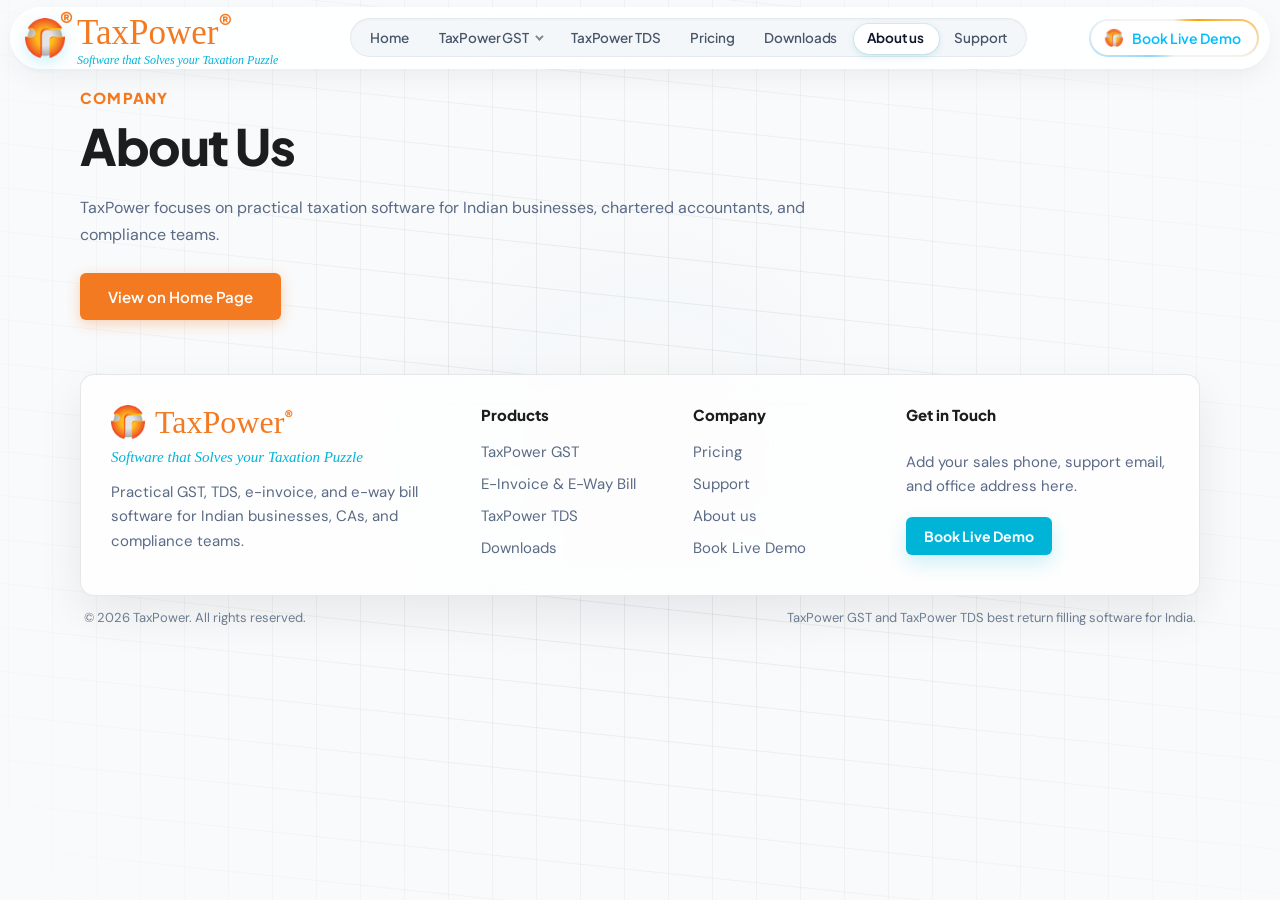
==== public/aboutus.html @ 07bee74c "Changes Co-authored-by: magnumlokesh10-lang <286612995+magnumlokesh10-lang@users.noreply.github.com>" ====
<!DOCTYPE html>
<html lang="en">

<head>
  <meta charset="UTF-8">
  <meta name="viewport" content="width=device-width, initial-scale=1.0">
  <title>About TaxPower - GST and TDS Compliance Software</title>
  <meta name="description"
    content="Learn about TaxPower, practical GST and TDS compliance software for Indian businesses, chartered accountants, and tax teams.">
  <meta name="keywords"
    content="TaxPower GST, TaxPower TDS, GST software, TDS software, tax compliance, e-invoicing, GST return filing, TDS return filing">
  <link rel="stylesheet" href="css/stylesheet.css">
  <script src="js/nav-loader.js" defer></script>
  <script src="js/script.js" defer></script>
  <script src="js/page-loader.js" defer></script>
</head>

<body>
  <div data-nav-slot></div>
  <main class="page-section" id="aboutus">
    <div class="section-inner">
      <span class="section-kicker">Company</span>
      <h1 class="hero_heading">About Us</h1>
      <p class="section-lead">TaxPower focuses on practical taxation software for Indian businesses, chartered
        accountants, and compliance teams.</p>
      <div class="download-row">
        <a href="index.html#aboutus" class="razor-btn-primary">View on Home Page</a>
      </div>
    </div>
  </main>
  <div data-footer-slot></div>
</body>

</html>
---- public/css/stylesheet.css ----
/* reset & base configurations setup */

* {
  margin: 0;
  padding: 0;
  box-sizing: border-box;
}

:root {
  --site-bg-color: #f9fafb;
  --site-grid-line-color: rgba(0, 0, 0, 0.06);
  --site-flash-indigo: rgba(99, 102, 241, 0.30);
  --site-flash-teal: rgba(20, 184, 166, 0.30);
  --site-flash-honey: rgba(245, 158, 11, 0.30);
  --site-flash-sky: rgba(56, 189, 248, 0.30);
  --site-mouse-glow: radial-gradient(500px circle at var(--site-mouse-x, 50%) var(--site-mouse-y, 50%),
      rgba(233, 164, 119, 0.04),
      rgba(136, 193, 231, 0.03),
      transparent 60%);
}

html {
  scroll-behavior: smooth;
  scroll-padding-top: 110px;
  background-color: var(--site-bg-color);
  scrollbar-width: none;
  /* Hide scrollbar Firefox */
  -ms-overflow-style: none;
  /* Hide scrollbar IE/Edge */
}

body {
  font-family: 'Plus Jakarta Sans', sans-serif;
  width: 100%;
  min-height: 100vh;
  padding: 5px 10px;
  margin: 0;
  display: flex;
  flex-direction: column;
  overflow-x: hidden;
}

/* Hide Main Website Scrollbar while preserving scroll functionality */
::-webkit-scrollbar {
  display: none;
  width: 0;
  height: 0;
}

.global-site-bg {
  position: fixed;
  top: 0;
  left: 0;
  width: 100vw;
  height: 100vh;
  z-index: 0;
  pointer-events: none;
  overflow: hidden;
  background-color: var(--site-bg-color);
}

.site-grid-background::before {
  content: "";
  position: absolute;
  inset: 0;
  background: var(--site-mouse-glow);
  z-index: 1;
  pointer-events: none;
}

.grid-blueprint,
.grid-squares-layer {
  position: absolute;
  inset: -50% -20%;
  width: 140%;
  height: 200%;
  transform: skewY(6deg);
  -webkit-mask-image: radial-gradient(circle at center, white 15%, transparent 65%);
  mask-image: radial-gradient(circle at center, white 15%, transparent 65%);
}

.grid-blueprint {
  background-image:
    linear-gradient(to right, var(--site-grid-line-color) 1px, transparent 1px),
    linear-gradient(to bottom, var(--site-grid-line-color) 1px, transparent 1px);
  background-size: 44px 44px;
}

.grid-squares-layer {
  display: grid;
  grid-template-columns: repeat(auto-fill, 44px);
  grid-template-rows: repeat(auto-fill, 44px);
  z-index: 2;
  pointer-events: none;
}

.dynamic-square {
  width: 44px;
  height: 44px;
  opacity: 0;
  border-radius: 4px;
  transition: opacity 0.6s cubic-bezier(0.4, 0, 0.2, 1);
  background-color: transparent;
}

.dynamic-square.indigo-flash {
  animation: singleFlashIndigo 2.8s cubic-bezier(0.25, 1, 0.5, 1) forwards;
  box-shadow: 0 0 18px rgba(99, 102, 241, 0.45);
}

.dynamic-square.teal-flash {
  animation: singleFlashTeal 2.8s cubic-bezier(0.25, 1, 0.5, 1) forwards;
  box-shadow: 0 0 18px rgba(20, 184, 166, 0.45);
}

.dynamic-square.honey-flash {
  animation: singleFlashHoney 2.8s cubic-bezier(0.25, 1, 0.5, 1) forwards;
  box-shadow: 0 0 18px rgba(245, 158, 11, 0.45);
}

.dynamic-square.sky-flash {
  animation: singleFlashSky 2.8s cubic-bezier(0.25, 1, 0.5, 1) forwards;
  box-shadow: 0 0 18px rgba(56, 189, 248, 0.45);
}

@keyframes singleFlashIndigo {
  0% {
    opacity: 0;
    background-color: transparent;
  }

  18% {
    opacity: 1;
    background-color: var(--site-flash-indigo);
  }

  35%,
  60% {
    opacity: 0.95;
    background-color: rgba(99, 102, 241, 0.55);
  }

  100% {
    opacity: 0;
    background-color: transparent;
    box-shadow: none;
  }
}

@keyframes singleFlashTeal {
  0% {
    opacity: 0;
    background-color: transparent;
  }

  18% {
    opacity: 1;
    background-color: var(--site-flash-teal);
  }

  35%,
  60% {
    opacity: 0.95;
    background-color: rgba(20, 184, 166, 0.55);
  }

  100% {
    opacity: 0;
    background-color: transparent;
    box-shadow: none;
  }
}

@keyframes singleFlashHoney {
  0% {
    opacity: 0;
    background-color: transparent;
  }

  18% {
    opacity: 1;
    background-color: var(--site-flash-honey);
  }

  35%,
  60% {
    opacity: 0.95;
    background-color: rgba(245, 158, 11, 0.55);
  }

  100% {
    opacity: 0;
    background-color: transparent;
    box-shadow: none;
  }
}

@keyframes singleFlashSky {
  0% {
    opacity: 0;
    background-color: transparent;
  }

  18% {
    opacity: 1;
    background-color: var(--site-flash-sky);
  }

  35%,
  60% {
    opacity: 0.95;
    background-color: rgba(56, 189, 248, 0.55);
  }

  100% {
    opacity: 0;
    background-color: transparent;
    box-shadow: none;
  }
}

/* navbar layout alignment rules */
.header {
  width: 100%;
  position: sticky;
  top: 7px;
  z-index: 1000;
  transition: transform 0.8s cubic-bezier(0.22, 1, 0.36, 1);
}

.header.navbar-scroll-hidden {
  transform: translateY(calc(-100% - 20px));
}

.header.navbar-stay-visible {
  transform: none;
}

.header-reveal-hint {
  position: fixed;
  top: 6px;
  left: 50%;
  display: flex;
  width: 58px;
  height: 58px;
  padding: 0;
  border: 0;
  align-items: center;
  justify-content: center;
  background: transparent;
  box-shadow: none;
  opacity: 0;
  pointer-events: none;
  transform: translateX(-50%) translateY(-58px);
  transition: opacity 0.8s cubic-bezier(0.22, 1, 0.36, 1), transform 0.8s cubic-bezier(0.22, 1, 0.36, 1);
  z-index: 1103;
  cursor: pointer;
}

.header-reveal-hint img {
  display: block;
  width: 40px;
  height: 40px;
  object-fit: cover;
  border-radius: 50%;
  filter: brightness(1.18) saturate(1.12);
  box-shadow: 0 0 14px rgba(0, 180, 216, 0.42), 0 6px 24px rgba(244, 122, 34, 0.48);
  animation: revealIconPulse 3.8s ease-in-out infinite;
  transition: transform 0.8s cubic-bezier(0.22, 1, 0.36, 1), box-shadow 0.8s ease;
}

@keyframes revealIconPulse {
  0%,
  100% {
    opacity: 0.92;
    transform: scale(0.94);
  }

  50% {
    opacity: 1;
    transform: scale(1);
  }
}

.header.navbar-scroll-hidden + .header-reveal-hint {
  opacity: 1;
  pointer-events: auto;
  transform: translateX(-50%) translateY(0);
}

.header-reveal-hint:hover,
.header-reveal-hint:focus-visible {
  outline: none;
}

.header-reveal-hint:hover img,
.header-reveal-hint:focus-visible img {
  filter: brightness(1.32) saturate(1.18);
  transform: translateY(5px) scale(1.08);
  box-shadow: 0 0 22px rgba(0, 180, 216, 0.58), 0 10px 34px rgba(244, 122, 34, 0.72);
}

@media (prefers-reduced-motion: reduce) {
  .header-reveal-hint img {
    animation: none;
  }
}

.header-reveal-hint::before {
  content: '';
  position: absolute;
  inset: -5px -10px 0;
}

.header-reveal-hint:hover {
  transform: translateX(-50%) translateY(4px);
}

.main-content {
  z-index: 1;
}

.visually-hidden {
  position: absolute;
  width: 1px;
  height: 1px;
  padding: 0;
  margin: -1px;
  overflow: hidden;
  clip: rect(0, 0, 0, 0);
  white-space: nowrap;
  border: 0;
}

.navbar-logo {
  display: flex;
  flex-wrap: nowrap;
  justify-content: flex-start;
  gap: 12px;
  align-items: center;
  text-decoration: none;
  z-index: 10;
  flex-shrink: 0;
  padding: 0 10px 0 4px;
  border-radius: 18px;
  transition: background-color 0.25s ease, transform 0.25s ease;
}

.navbar-logo:hover,
.navbar-logo:focus-visible {
  background-color: rgba(255, 255, 255, 0.56);
  transform: translateY(-1px);
}

.navbar-icon {
  width: 40px;
  height: 40px;
  flex-shrink: 0;
  filter: drop-shadow(0 5px 8px rgba(0, 180, 216, 0.2));
  transition: transform 0.3s cubic-bezier(0.2, 0.8, 0.2, 1), filter 0.3s ease;
}

.navbar-logo:hover .navbar-icon,
.navbar-logo:focus-visible .navbar-icon {
  transform: rotate(-6deg) scale(1.08);
  filter: drop-shadow(0 7px 12px rgba(244, 122, 34, 0.28));
}

.brand-box {
  display: flex;
  flex-direction: column;
  flex-shrink: 0;
}

.brand-title {
  color: #f47a22;
  font-size: 35px;
  font-weight: 500;
  font-family: 'Times New Roman', Times, serif !important;
  position: relative;
  display: inline-block;
  white-space: nowrap;
}

.brand-subtitle {
  color: #00b4d8;
  font-size: 12px;
  white-space: nowrap;
  font-family: 'Times New Roman', Times, serif !important;
  font-style: italic;
}

.logo-wrapper {
  position: relative;
  display: flex;
}

.sup-for-logo {
  position: absolute;
  top: -12px;
  right: -9px;
  font-size: 22px;
  color: #f47a22;
  font-weight: bold;
  font-family: 'Plus Jakarta Sans', sans-serif;
}

.sup-for-title {
  position: relative;
  font-size: 22px;
  color: #f47a22;
  font-weight: 600;
  vertical-align: super;
  font-family: 'Plus Jakarta Sans', sans-serif !important;
}

.navbar {
  display: flex;
  flex-direction: row;
  justify-content: space-between;
  align-items: center;
  margin: 0 auto;
  background: rgba(255, 255, 255, 0.86);
  border: 1px solid rgba(255, 255, 255, 0.95);
  border-radius: 999px;
  padding: 0 10px;
  width: 100%;
  gap: 15px;
  position: relative;
  -webkit-backdrop-filter: blur(20px) saturate(180%);
  backdrop-filter: blur(20px) saturate(180%);
  box-shadow: 0 10px 32px -6px rgba(15, 23, 42, 0.07), 0 2px 8px -2px rgba(0, 180, 216, 0.05), inset 0 1px 1px rgba(255, 255, 255, 1);
  transition: all 0.35s cubic-bezier(0.16, 1, 0.3, 1);
}

.header-right-actions {
  display: flex;
  align-items: center;
  gap: 12px;
  flex-shrink: 0;
  position: relative;
  z-index: 1101;
}

.demo-mobile-only {
  display: none !important;
}

.demo-desktop-only {
  display: inline-flex !important;
}

.hamburger-menu {
  display: none;
  position: relative;
  width: 44px;
  height: 44px;
  background-color: #ffffff;
  border: 2px solid #00b4d8;
  cursor: pointer;
  border-radius: 50%;
  z-index: 1101;
  align-items: center;
  justify-content: center;
  flex-shrink: 0;
  isolation: isolate;
  touch-action: manipulation;
  -webkit-tap-highlight-color: transparent;
  box-shadow: 0 3px 10px rgba(0, 180, 216, 0.2);
}

.hamburger-menu::before {
  display: none;
}

.hamburger-menu::after {
  display: none;
}

.hamburger-inner-box {
  display: flex;
  flex-direction: column;
  justify-content: space-between;
  width: 20px;
  height: 15px;
  position: relative;
  z-index: 1;
}

.hamburger-menu .bar {
  width: 100%;
  height: 3px;
  background-color: #1b1d1e;
  border-radius: 2px;
  transition: all 0.3s cubic-bezier(0.25, 1, 0.5, 1);
}

@keyframes rotateHamburgerBorder {
  0% {
    transform: translate(-50%, -50%) rotate(0deg);
  }

  100% {
    transform: translate(-50%, -50%) rotate(360deg);
  }
}

.hamburger-menu.active .bar:nth-child(1) {
  transform: translateY(6px) rotate(45deg);
}

.hamburger-menu.active .bar:nth-child(2) {
  opacity: 0;
  transform: scale(0);
}

.hamburger-menu.active .bar:nth-child(3) {
  transform: translateY(-6px) rotate(-45deg);
}

.navbar-menu {
  border: none;
  border-radius: 999px;
  justify-content: space-between;
  align-items: center;
  margin-bottom: 0;
  display: inline-flex;
}

.navbar-links {
  position: relative;
  background-color: rgba(241, 245, 249, 0.75);
  border: 1px solid rgba(226, 232, 240, 0.85);
  border-radius: 999px;
  padding: 3.5px 5px;
  display: flex;
  flex-wrap: wrap;
  justify-content: center;
  align-items: center;
  gap: 2px;
  z-index: 1;
  box-shadow: inset 0 1px 2px rgba(15, 23, 42, 0.03);
}

.nav-sliding-bg {
  position: absolute;
  top: 3.5px;
  left: 5px;
  height: 30px;
  background: #ffffff;
  border-radius: 999px;
  box-shadow: 0 2px 8px -1px rgba(15, 23, 42, 0.08), 0 0 0 1px rgba(0, 180, 216, 0.14), 0 3px 12px rgba(0, 180, 216, 0.07);
  z-index: -1;
  opacity: 0;
  transition:
    left 0.28s cubic-bezier(0.2, 0.9, 0.3, 1),
    top 0.28s cubic-bezier(0.2, 0.9, 0.3, 1),
    width 0.28s cubic-bezier(0.2, 0.9, 0.3, 1),
    height 0.28s cubic-bezier(0.2, 0.9, 0.3, 1),
    opacity 0.2s ease,
    box-shadow 0.2s ease;
  pointer-events: none;
}

.nav-sliding-bg.is-positioning-instantly {
  transition: none;
}

.nav-item {
  color: #475569;
  letter-spacing: -0.01em;
  padding: 6px 14px;
  font-family: 'Plus Jakarta Sans', sans-serif !important;
  font-size: 13.5px;
  font-weight: 550;
  line-height: 18px;
  text-decoration: none;
  display: inline-block;
  border-radius: 999px;
  transition: color 0.2s ease, transform 0.2s cubic-bezier(0.2, 0.8, 0.2, 1);
  position: relative;
  user-select: none;
}

.nav-item:hover {
  color: #0284c7;
  transform: translateY(-0.5px);
}

.nav-item.nav-item-org:hover {
  color: #ea580c;
}

.nav-item.h-current {
  color: #0f172a;
  font-weight: 650;
}

.nav-item.h-current:hover {
  color: #0284c7;
}

.nav-item:active {
  transform: scale(0.97);
}

.nav-dropdown {
  position: relative;
  display: inline-flex;
  align-items: center;
}

.nav-dropdown-toggle {
  display: inline-flex;
  align-items: center;
  gap: 6px;
}

.nav-dropdown-caret {
  width: 6px;
  height: 6px;
  border-right: 2px solid currentColor;
  border-bottom: 2px solid currentColor;
  transform: rotate(45deg) translateY(-2px);
  transition: transform 0.2s ease;
  opacity: 0.7;
}

.nav-dropdown:hover .nav-dropdown-caret,
.nav-dropdown:focus-within .nav-dropdown-caret {
  transform: rotate(225deg) translateY(-1px);
  opacity: 1;
}

.nav-dropdown-menu {
  position: absolute;
  top: calc(100% + 10px);
  left: 50%;
  min-width: 224px;
  padding: 6px;
  background: rgba(255, 255, 255, 0.96);
  border: 1px solid rgba(226, 232, 240, 0.9);
  border-radius: 14px;
  box-shadow: 0 16px 36px -8px rgba(15, 23, 42, 0.1), 0 2px 8px rgba(0, 180, 216, 0.05);
  backdrop-filter: blur(20px);
  -webkit-backdrop-filter: blur(20px);
  opacity: 0;
  visibility: hidden;
  pointer-events: none;
  transform: translate(-50%, -6px);
  transition:
    opacity 0.18s ease,
    visibility 0.18s ease,
    transform 0.22s cubic-bezier(0.2, 0.8, 0.2, 1);
  z-index: 20;
}

.nav-dropdown-menu::before {
  content: '';
  position: absolute;
  top: -12px;
  left: 0;
  width: 100%;
  height: 12px;
}

.nav-dropdown:hover .nav-dropdown-menu,
.nav-dropdown:focus-within .nav-dropdown-menu {
  opacity: 1;
  visibility: visible;
  pointer-events: auto;
  transform: translate(-50%, 0);
}

.nav-dropdown-link {
  display: block;
  padding: 10px 12px;
  color: rgba(27, 29, 30, 0.72);
  font-family: 'Plus Jakarta Sans', sans-serif !important;
  font-size: 14px;
  font-weight: 600;
  line-height: 18px;
  text-decoration: none;
  border-radius: 8px;
  transition: color 0.2s ease, background-color 0.2s ease, transform 0.2s ease;
}

.nav-dropdown-link:hover,
.nav-dropdown-link:focus-visible {
  color: #f47a22;
  background-color: rgba(244, 122, 34, 0.08);
  transform: translateX(2px);
}

.navbar-demo {
  --demo-closed-width: calc(8ch + 74px);

  position: relative;
  display: inline-flex;
  align-items: center;
  width: var(--demo-closed-width);
  padding: 2px 40px 2px 18px;
  background-color: rgba(27, 29, 30, 0.05);
  border-radius: 999px;
  overflow: hidden;
  cursor: pointer;
  z-index: 1;
  backdrop-filter: blur(5px);
  flex-shrink: 0;
  text-decoration: none;
  transition: transform 0.2s cubic-bezier(0.25, 1, 0.5, 1);
}

.navbar-demo:focus-visible {
  outline-offset: 4px;
}

.demo-desktop-only {
  display: inline-flex;
}

.demo-mobile-only {
  display: none;
}

.navbar-demo:hover {
  transform: scale(1.02);
}

.navbar-demo.is-demo-opened {
  transform: scale(1.01);
}

.navbar-demo .btn-orange {
  text-decoration: none;
  color: #00bfff;
  font-family: 'Plus Jakarta Sans', sans-serif !important;
  font-size: 14px;
  font-weight: 600;
  position: relative;
  border: none;
  padding: 8px 0px;
  line-height: 18px;
  display: inline-grid;
  align-items: center;
  justify-items: center;
  justify-content: center;
  text-align: center;
}

.navbar-demo::before {
  content: '';
  position: absolute;
  top: 50%;
  left: 50%;
  width: 300%;
  height: 300%;
  transform: translate(-50%, -50%);
  background-image: conic-gradient(transparent, #ffa102 15%, transparent 30%, transparent 50%, #90d6f9 65%, transparent 80%);
  animation: rotateBorder 3s linear infinite;
  z-index: -2;
}

.navbar-demo::after {
  content: '';
  position: absolute;
  top: 2px;
  left: 2px;
  right: 2px;
  bottom: 2px;
  background-color: #fff;
  border-radius: 999px;
  z-index: -1;
}

@keyframes rotateBorder {
  0% {
    transform: translate(-50%, -50%) rotate(0deg);
  }

  100% {
    transform: translate(-50%, -50%) rotate(360deg);
  }
}

.text-initial {
  grid-area: 1 / 1;
  white-space: nowrap;
  transform: translate3d(25px, 0px, 0px);
  transition: transform 0.45s cubic-bezier(0.25, 1, 0.5, 1), opacity 0.3s ease;
  opacity: 1;
}

.navbar-demo:hover .text-initial,
.navbar-demo.is-demo-opened .text-initial {
  transform: translate3d(-3px, 0px, 0px);
  opacity: 1;
  color: #f47a22;
}

.demo_btn {
  margin-right: 0;
  display: block;
  position: absolute;
  width: 18px;
  height: 18px;
  left: 16px;
  object-fit: contain;
  backface-visibility: hidden;
  transform: translateZ(0);
  transition: left 0.45s cubic-bezier(0.25, 1, 0.5, 1), transform 0.45s cubic-bezier(0.25, 1, 0.5, 1);
}

.navbar-demo:hover .demo_btn,
.navbar-demo.is-demo-opened .demo_btn {
  left: calc(100% - 32px);
  transform: translateZ(0) scale(0.9524);
}

/* CAROUSEL SLIDER ENGINE SETUP */
.main-content {
  width: 100%;
  max-width: 1400px;
  margin: 0 auto;
  padding: 15px 0;
  display: flex;
  justify-content: center;
  align-items: center;
  position: relative;
}

.slider-viewport {
  width: 100%;
  overflow: hidden;
  position: relative;
  padding: 20px 0;
  background-color: rgba(255, 255, 255, 0.6);
  border-radius: 20px;
}

.slider-container-track {
  display: flex;
  width: 100%;
  transition: transform 0.8s cubic-bezier(0.16, 1, 0.3, 1);
  will-change: transform;
}

.hero-slide-item {
  min-width: 100%;
  width: 100%;
  flex-shrink: 0;
  padding: 0 40px;
  opacity: 0;
  animation: heroSlideFadeIn 0.8s cubic-bezier(0.16, 1, 0.3, 1) forwards;
}

@keyframes heroSlideFadeIn {
  from {
    opacity: 0;
    transform: translateX(18px) scale(0.985);
  }

  to {
    opacity: 1;
    transform: translateX(0) scale(1);
  }
}

.hero-container-grid {
  display: grid;
  grid-template-columns: 1.05fr 0.95fr;
  /* Structured grid for larger right-side images */
  align-items: center;
}

.hero-left-content {
  display: flex;
  flex-direction: column;
  align-items: flex-start;
  text-align: left;
}

.module-badge {
  font-family: 'Plus Jakarta Sans', sans-serif;
  font-size: 12px;
  font-weight: 700;
  text-transform: uppercase;
  letter-spacing: 1.5px;
  padding: 6px 14px;
  border-radius: 99px;
  margin-bottom: 20px;
}

.badge-gst {
  background-color: rgba(244, 122, 34, 0.1);
  color: #f47a22;
}

.badge-tds {
  background-color: rgba(0, 180, 216, 0.1);
  color: #00b4d8;
}

.hero_heading {
  font-family: 'Plus Jakarta Sans', sans-serif !important;
  font-size: 50px;
  font-weight: 800;
  line-height: 115%;
  letter-spacing: -1.5px;
  margin-bottom: 20px;
  color: #1b1d1e;
}

.tgst {
  color: #f47a22;
}

.ttds {
  color: #00b4d8;
}

.hero-subheading {
  font-family: 'Plus Jakarta Sans', sans-serif;
  font-size: 24px;
  font-weight: 700;
  color: #2d3748;
  margin-bottom: 16px;
}

.hero-description {
  font-family: 'DM Sans', sans-serif;
  font-size: 16px;
  font-weight: 400;
  color: #5a6a85;
  line-height: 165%;
  margin-bottom: 24px;
}

.features-mini-list {
  display: flex;
  gap: 16px;
  margin-bottom: 32px;
  flex-wrap: wrap;
}

.f-tag {
  font-family: 'Plus Jakarta Sans', sans-serif;
  font-size: 13px;
  font-weight: 600;
  color: #1b1d1e;
  background-color: rgba(27, 29, 30, 0.05);
  padding: 6px 14px;
  border-radius: 6px;
}

.hero-cta-group {
  display: flex;
  gap: 16px;
  align-items: center;
}

.razor-btn-primary {
  background-color: #f47a22;
  color: #ffffff;
  padding: 14px 28px;
  font-family: 'Plus Jakarta Sans', sans-serif;
  font-size: 15px;
  font-weight: 600;
  border-radius: 6px;
  text-decoration: none;
  box-shadow: 0 4px 14px rgba(244, 122, 34, 0.3);
  transition: all 0.2s ease;
}

.razor-btn-primary:hover {
  transform: translateY(-2px);
  box-shadow: 0 6px 20px rgba(244, 122, 34, 0.4);
}

.pd-tds-btn {
  background-color: #00b4d8;
  box-shadow: 0 4px 14px rgba(0, 180, 216, 0.3);
}

.pd-tds-sec-btn {
  color: #f47a22 !important;
}

.razor-btn-secondary {
  display: inline-flex;
  align-items: center;
  gap: 8px;
  color: #00b4d8;
  font-family: 'Plus Jakarta Sans', sans-serif;
  font-size: 15px;
  font-weight: 600;
  text-decoration: none;
  transition: all 0.2s ease;
}

.razor-btn-secondary:hover svg {
  transform: translateX(4px);
}

/* PREMIUM BLEND SYSTEM FOR PNG BANNERS */
.hero-right-visual {
  display: flex;
  justify-content: center;
  align-items: center;
  width: 100%;
  transform: translateZ(0);
}

.hero-promo-wrapper {
  width: 100%;
  max-width: 650px;
  /* Bada and expanded image size */
  aspect-ratio: 3 / 2;
  border-radius: 18px;
  overflow: hidden;
  display: flex;
  justify-content: center;
  align-items: center;
  position: relative;
  will-change: transform, opacity;
}

/* Outer image soft shadow blending into background */
.hero-promo-banner {
  width: 100%;
  height: 100%;
  object-fit: contain;
  border-radius: inherit;
  filter: drop-shadow(0 20px 40px rgba(0, 0, 0, 0.08));
  animation: heroBannerFloat 7s ease-in-out infinite;
  transform-origin: center;

  /* PERFECT BACKGROUND BLENDING: 
     Multiply background color areas and allow underlying grid-lines to transparently pass-through */
  mix-blend-mode: multiply;
  background-color: transparent;
  will-change: transform;
}

@keyframes heroBannerFloat {
  0%,
  100% {
    transform: translateY(0) scale(1);
  }

  50% {
    transform: translateY(-8px) scale(1.01);
  }
}

/* Floating overlay to prevent sharp contrast issues */
.blend-overlay-glow {
  position: absolute;
  inset: -10px;
  border-radius: 20px;
  background: radial-gradient(circle at center, rgba(255, 255, 255, 0.6) 0%, transparent 80%);
  z-index: -1;
  pointer-events: none;
}

/* Slide 2 Billing promo specific background blend & rounded corners */
.hero-billing-wrapper {
  background-color: #FFFFFF99;
  border-radius: 20px;
  overflow: hidden;
  backdrop-filter: blur(8px);
  border: 1px solid rgba(255, 255, 255, 0.5);
  box-shadow: 0 15px 35px rgba(0, 0, 0, 0.05);
}

.hero-billingpromo {
  border-radius: 20px;
  background-color: #FFFFFF99;
  mix-blend-mode: multiply;
  overflow: hidden;
}

/* Navigation layout controls */
.slider-dots-container {
  display: flex;
  justify-content: center;
  gap: 10px;
  width: auto;
}

.dot {
  position: relative;
  width: 7px;
  height: 7px;
  overflow: hidden;
  background: rgba(255, 130, 0, 0.3);
  border-radius: 99px;
  cursor: pointer;
  border: 0;
  transition: width 0.3s ease, height 0.3s ease, background 0.3s ease;
}

.dot::before {
  position: absolute;
  inset: 0;
  border-radius: inherit;
  background: #f47a25;
  content: '';
  transform: scaleX(0);
  transform-origin: left center;
}

.dot.active-dot::before {
  animation: slider-progress var(--progress-duration, 7000ms) linear forwards;
}

.dot.active-dot {
  width: 48px;
  height: 6px;
}

.slider-viewport.is-autoplay-paused .dot.active-dot::before {
  animation-play-state: paused;
}

.dot:last-child {
  background: rgba(0, 180, 216, 0.2);
}

.dot:not(.active-dot) {
  background: #f47a25;
}

.dot:last-child:not(.active-dot) {
  background: #00b4d8;
}

.dot:last-child::before {
  background: #00b4d8;
}

@keyframes slider-progress {
  to {
    transform: scaleX(1);
  }
}

.slider-controls {
  display: flex;
  flex-direction: column;
  justify-content: center;
  align-items: center;
  gap: 8px;
  margin-top: 30px;
}

.slider-pause-button {
  border: 1px solid rgba(27, 29, 30, 0.2);
  border-radius: 50%;
  width: 24px;
  height: 24px;
  padding: 0;
  background: rgba(255, 255, 255, 0.7);
  color: #1b1d1e;
  cursor: pointer;
  display: inline-flex;
  align-items: center;
  justify-content: center;
  transition: border-color 0.2s ease, background-color 0.2s ease, transform 0.2s ease;
}

.slider-pause-button:hover {
  background: #ffffff;
  border-color: rgba(0, 180, 216, 0.55);
  transform: translateY(-1px);
}

.pause-icon {
  width: 8px;
  height: 10px;
  border-left: 3px solid currentColor;
  border-right: 3px solid currentColor;
}

.slider-pause-button.is-paused .pause-icon {
  width: 0;
  height: 0;
  border-left: 9px solid currentColor;
  border-top: 6px solid transparent;
  border-bottom: 6px solid transparent;
  border-right: 0;
}

.trusted-companies-section {
  width: 100%;
  padding: 16px 20px 46px;
  margin-top: 0;
  position: relative;
  z-index: 2;
}

.trusted-companies-inner {
  width: min(1120px, 100%);
  margin: 0 auto;
  text-align: center;
}

.trusted-title {
  margin-bottom: 22px;
  color: #00b4d8;
  font-family: 'Plus Jakarta Sans', sans-serif;
  font-size: 28px;
  font-weight: 800;
  line-height: 1.2;
  display: block;
}

.company-logo-marquee {
  position: relative;
  overflow: hidden;
  width: 100%;
  padding: 18px 0;
  mask-image: linear-gradient(90deg, transparent, #000 9%, #000 91%, transparent);
}

.company-logo-track {
  display: flex;
  width: max-content;
  gap: 0;
  animation: companyLogoScroll 32s linear infinite;
  will-change: transform;
}

.company-logo-marquee:hover .company-logo-track,
.company-logo-marquee.is-logo-hovered .company-logo-track {
  animation-play-state: paused;
}

.company-logo-card {
  width: auto;
  min-width: 150px;
  height: 115px;
  border-radius: 6px;
  display: flex;
  align-items: center;
  justify-content: center;
  margin: 0 20px;
  padding: 8px 12px;
  box-shadow: 0 4px 14px rgba(0, 0, 0, 0.05);
  flex: 0 0 auto;
  flex-shrink: 0;
  opacity: 1;
  transform: scale(1);
  transform-origin: center;
  transition: transform 0.3s ease, opacity 0.3s ease, box-shadow 0.3s ease, border-color 0.3s ease;
  backface-visibility: hidden;
  -webkit-backface-visibility: hidden;
}

.company-logo-card img {
  width: 100%;
  height: 100%;
  max-width: 122px;
  max-height: 78px;
  object-fit: contain;
  display: block;
  opacity: 1 !important;
  filter: none !important;
  transform: none !important;
  transition: opacity 0.3s ease;
  backface-visibility: hidden;
  -webkit-backface-visibility: hidden;
  image-rendering: -webkit-optimize-contrast;
}

.company-logo-marquee.is-logo-hovered .company-logo-card {
  opacity: 0.85;
  transform: scale(0.95);
  filter: none !important;
}

.company-logo-card:hover,
.company-logo-card.is-active-logo,
.company-logo-marquee.is-logo-hovered .company-logo-card:hover,
.company-logo-marquee.is-logo-hovered .company-logo-card.is-active-logo {
  border-color: #00b4d8;
  box-shadow: 0 12px 25px rgba(0, 180, 216, 0.18);
  opacity: 1 !important;
  filter: none !important;
  transform: translateY(-3px) scale(1.04);
  z-index: 5;
  background: #ffffff;
}

.company-logo-card:hover img,
.company-logo-card.is-active-logo img,
.company-logo-marquee.is-logo-hovered .company-logo-card:hover img,
.company-logo-marquee.is-logo-hovered .company-logo-card.is-active-logo img {
  filter: none !important;
  opacity: 1 !important;
  transform: scale(1.35) !important;
  transition: transform 0.3s ease !important;
}

.page-section {
  width: 100%;
  padding: 20px;
  position: relative;
  z-index: 2;
}

.section-inner {
  width: min(1120px, 100%);
  margin: 0 auto;
}

.two-column-section {
  display: grid;
  grid-template-columns: 1.05fr 0.95fr;
  gap: 22px;
  align-items: stretch;
}

.section-copy {
  align-self: center;
}

.section-kicker {
  display: inline-block;
  margin-bottom: 10px;
  color: #f47a22;
  font-family: 'Plus Jakarta Sans', sans-serif;
  font-size: 15px;
  font-weight: 800;
  letter-spacing: 1.2px;
  text-transform: uppercase;
}

.page-section h2 {
  color: #1b1d1e;
  font-family: 'Plus Jakarta Sans', sans-serif;
  font-size: 25px;
  font-weight: 600;
  line-height: 1.16;
}

.page-section h2.utility-download-heading {
  display: inline-block;
  padding: 10px 18px;
  border-left: 5px solid #00bfff;
  border-radius: 6px;
  background: linear-gradient(135deg, rgba(0, 180, 216, 0.1), rgba(244, 122, 34, 0.14));
  color: #f47a25;
  box-shadow: 0 8px 18px rgba(27, 29, 30, 0.08);
}

.page-section h3 {
  margin-bottom: 10px;
  color: #1b1d1e;
  font-family: 'Plus Jakarta Sans', sans-serif;
  font-size: 19px;
  font-weight: 800;
}

.page-section p {
  color: #5a6a85;
  font-family: 'DM Sans', sans-serif;
  font-size: 16px;
  line-height: 1.7;
}

.section-lead {
  max-width: 740px;
}

.section-panel {
  min-height: 150px;
  padding: 24px;
  border: 1px solid rgba(27, 29, 30, 0.1);
  border-radius: 8px;
  background-color: rgba(255, 255, 255, 0.74);
  box-shadow: 0 12px 30px rgba(27, 29, 30, 0.06);
}


.accent-panel {
  border-color: rgba(244, 122, 34, 0.22);
  background-color: rgba(255, 246, 239, 0.78);
}

.tds-section .section-kicker {
  color: #00b4d8;
}

.info-grid {
  display: grid;
  grid-template-columns: repeat(3, minmax(0, 1fr));
  gap: 18px;
  margin-top: 24px;
}

.download-row {
  display: flex;
  align-items: center;
  gap: 18px;
  margin-top: 24px;
  flex-wrap: wrap;
}

.downloads-page .section-inner {
  max-width: 1120px;
}

.downloads-banner {
  position: relative;
  min-height: 250px;
  margin-bottom: 34px;
  overflow: hidden;
  isolation: isolate;
  border: 1px solid rgba(27, 29, 30, 0.12);
  border-radius: 12px;
  background: transparent;
  box-shadow: 0 16px 36px rgba(27, 29, 30, 0.14);
}

.downloads-banner-background {
  position: absolute;
  inset: -18px;
  z-index: -2;
  background-image: linear-gradient(180deg, rgba(8, 30, 48, 0.08), rgba(8, 30, 48, 0.42)), url('../asset/promo banner/dnwd_bnnr.png');
  background-position: center center;
  background-size: cover;
  background-repeat: no-repeat;
  filter: none !important;
  transform: none;
}

.downloads-banner-content {
  display: flex;
  min-height: 250px;
  height: 100%;
  padding: 0 70px 18px;
  flex-direction: column;
  align-items: flex-start;
  justify-content: flex-end;
}

.downloads-banner-search-field {
  width: min(800px, 100%);
  display: flex;
  flex-direction: column;
  gap: 9px;
  margin-top: auto;
}

.downloads-search-row {
  display: flex;
  align-items: center;
  min-height: 76px;
  width: 100%;
  padding: 0px 35px;
  border: 1px solid rgba(51, 218, 252, 0.3);
  border-radius: 20px;
  background: rgba(51, 218, 252, 0.3);
  box-shadow: 0 16px 28px rgba(51, 218, 252, 0.3);
}

.downloads-search-icon {
  display: inline-flex;
  width: 58px;
  height: 58px;
  flex: 0 0 58px;
  color: #ffffff;
  align-items: center;
  justify-content: center;
  order: 2;
  margin-left: auto;
  border-radius: 50%;
  background: transparent;
  box-shadow: none;
}

.downloads-search-icon svg {
  width: 48px;
  height: 48px;
  fill: none;
  stroke: currentColor;
  stroke-linecap: round;
  stroke-linejoin: round;
  stroke-width: 1.7;
}

.downloads-banner-search-field h1 {
  flex: 1;
  min-width: 0;
  color: #ffffff;
  font-size: clamp(23px, 3vw, 36px);
  font-weight: 800;
  order: 1;
  text-align: left;
  letter-spacing: -0.03em;
}

.downloads-banner-search-field .downloads-search-suggestion {
  align-self: flex-end;
  width: min(700px, calc(100% - 32px));
  margin: 0;
  padding: 13px 35px;
  border-radius: 18px;
  background: rgba(244, 122, 34, 0.2);
  color: #ffffff;
  font-size: 18px;
  font-weight: 500;
  line-height: 1.5;
  text-align: end;
}


.downloads-table-wrap {
  margin: 28px 0;
  overflow-x: auto;
  border: 1px solid rgba(27, 29, 30, 0.1);
  border-radius: 8px;
  background: rgba(255, 255, 255, 0.78);
  box-shadow: 0 14px 34px rgba(27, 29, 30, 0.07);
}

.downloads-table {
  width: 100%;
  min-width: 760px;
  border-collapse: collapse;
  font-family: 'Plus Jakarta Sans', sans-serif;
  color: #1b1d1e;
}

.downloads-table th,
.downloads-table td {
  padding: 16px 18px;
  border-bottom: 1px solid rgba(27, 29, 30, 0.09);
  text-align: center;
  font-size: 15px;
  line-height: 1.4;
}

.downloads-table th:first-child,
.downloads-table td:first-child {
  text-align: left;
}

.downloads-table th {
  background-color: rgba(27, 29, 30, 0.07);
  color: #1b1d1e;
  font-weight: 800;
}

.downloads-table tbody tr {
  transition: background-color 0.2s ease;
}

.downloads-table tbody tr:nth-child(even) {
  background-color: rgba(0, 180, 216, 0.035);
}

.downloads-table tbody tr:hover {
  background-color: rgba(244, 122, 34, 0.06);
}

.downloads-table tbody tr:last-child td {
  border-bottom: 0;
}

.download-btn {
  display: inline-flex;
  align-items: center;
  justify-content: center;
  gap: 8px;
  min-width: 108px;
  min-height: 36px;
  padding: 9px 16px;
  border-radius: 6px;
  color: #ffffff;
  font-family: 'Plus Jakarta Sans', sans-serif;
  font-size: 14px;
  font-weight: 700;
  line-height: 1;
  text-decoration: none;
  box-shadow: 0 8px 18px rgba(27, 29, 30, 0.12);
  transition: transform 0.2s ease, box-shadow 0.2s ease, background-color 0.2s ease;
}

.download-icon {
  display: inline-block;
  font-size: 16px;
  line-height: 1;
  transform: translateY(-1px);
  transition: transform 0.24s cubic-bezier(0.2, 0.8, 0.2, 1);
}

.download-btn:hover,
.download-btn:focus-visible {
  transform: translateY(-2px);
  box-shadow: 0 12px 24px rgba(27, 29, 30, 0.16);
}

.download-btn:hover .download-icon,
.download-btn:focus-visible .download-icon {
  animation: downloadArrowBounce 0.72s ease-in-out infinite;
}

.download-btn-gst {
  background-color: #f47a22;
}

.download-btn-gst:hover,
.download-btn-gst:focus-visible {
  background-color: #e66f1b;
}

.download-btn-tds {
  background-color: #00b4d8;
}

.download-btn-tds:hover,
.download-btn-tds:focus-visible {
  background-color: #009ec0;
}

.demo-form-modal {
  position: fixed;
  inset: 0;
  z-index: 5000;
  display: grid;
  place-items: center;
  padding: 20px;
  opacity: 0;
  visibility: hidden;
  pointer-events: none;
  transition: opacity 0.2s ease, visibility 0.2s ease;
}

.demo-form-modal.is-open {
  opacity: 1;
  visibility: visible;
  pointer-events: auto;
}

.demo-form-backdrop {
  position: absolute;
  inset: 0;
  background-color: rgba(27, 29, 30, 0.42);
  backdrop-filter: blur(8px);
}

.demo-form-dialog {
  position: relative;
  width: min(820px, 100%);
  max-height: min(88vh, 780px);
  overflow-y: auto;
  -webkit-overflow-scrolling: touch;
  touch-action: auto;
  padding: 16px 30px;
  border: 1px solid rgba(27, 29, 30, 0.1);
  border-radius: 12px;
  background-color: rgba(255, 255, 255, 0.7);
  box-shadow: 0 28px 70px rgba(27, 29, 30, 0.22);
  transform: translateY(10px) scale(0.98);
  transition: transform 0.24s cubic-bezier(0.2, 0.8, 0.2, 1);
  scrollbar-width: none;
  -ms-overflow-style: none;
}

/* TaxPower Watermark Logo Background */
.demo-form-dialog::before {
  content: '';
  position: absolute;
  top: 52%;
  left: 50%;
  transform: translate(-50%, -50%);
  width: min(380px, 65%);
  height: min(380px, 65%);
  background-image: url('../asset/swt_icon/taxpower3dlg.png');
  background-repeat: no-repeat;
  background-position: center;
  background-size: contain;
  opacity: 0.075;
  pointer-events: none;
  z-index: 0;
}

.demo-form-heading,
.form-start-divider,
.demo-enquiry-form {
  position: relative;
  z-index: 1;
}

/* Hide Demo Form Scrollbar while preserving scroll functionality */
.demo-form-dialog::-webkit-scrollbar {
  display: none;
  width: 0;
  height: 0;
}

/* Floating Demo Scroll Hint Indicator */
/* Demo scroll hint removed */

.demo-form-modal.is-open .demo-form-dialog {
  transform: translateY(0) scale(1);
}

/* Embedded form variant: when the demo form is placed inline on a page (e.g. Support page)
   we override the modal positioning so it appears as a normal page block. */
.demo-form-modal.embedded {
  position: static !important;
  inset: auto !important;
  z-index: auto !important;
  display: block !important;
  place-items: initial !important;
  padding: 0 !important;
  opacity: 1 !important;
  visibility: visible !important;
  pointer-events: auto !important;
  background: transparent !important;
}

.demo-form-modal.embedded .demo-form-backdrop {
  display: none !important;
}

.demo-form-modal.embedded .demo-form-dialog {
  transform: none !important;
  box-shadow: none !important;
  max-height: none !important;
  width: min(850px, 100%) !important;
  margin: 20px auto 0 !important;
  border-radius: 8px !important;
}

.demo-form-close {
  position: absolute;
  top: 16px;
  right: 16px;
  width: 44px;
  height: 44px;
  border: 1px solid rgba(27, 29, 30, 0.12);
  border-radius: 50%;
  background-color: #ffffff;
  color: #1b1d1e;
  cursor: pointer;
  font-size: 24px;
  line-height: 1;
  display: inline-flex;
  align-items: center;
  justify-content: center;
  transition: transform 0.2s ease, border-color 0.2s ease;
  z-index: 12;
}

.demo-form-close:hover {
  border-color: rgba(244, 122, 34, 0.4);
  transform: rotate(90deg);
}

/* animate close button when clicked */
.demo-form-close.is-animating {
  transform: rotate(90deg) scale(0.92);
  transition: transform 0.22s cubic-bezier(0.2, 0.8, 0.2, 1);
}

.demo-form-heading {
  text-align: center;
  margin-bottom: 24px;
}

.demo-heading-kicker-badge {
  display: inline-flex;
  align-items: center;
  justify-content: center;
  gap: 8px;
  margin-bottom: 12px;
  padding: 6px 16px;
  border-radius: 999px;
  background-color: rgba(0, 180, 216, 0.12);
  border: 1px solid rgba(0, 180, 216, 0.28);
  box-shadow: 0 2px 8px rgba(0, 180, 216, 0.12);
}

.demo-kicker-icon {
  width: 18px;
  height: 18px;
  object-fit: contain;
  display: block;
}

.demo-kicker-text {
  color: #00b4d8;
  font-family: 'Plus Jakarta Sans', sans-serif;
  font-size: 14px;
  font-weight: 800;
  letter-spacing: 0.5px;
  text-transform: uppercase;
  margin: 0;
  line-height: 1;
}

.demo-form-heading h2 {
  margin-bottom: 8px;
  color: #1b1d1e;
  font-family: 'Plus Jakarta Sans', sans-serif;
  font-size: 24px;
  font-weight: 800;
  line-height: 1.25;
  letter-spacing: -0.2px;
}

/* Highlighted product name inside h2 */
.heading-highlight {
  display: inline;
  color: #f47a22;
  position: relative;
  font-style: italic;
  white-space: nowrap;
}

.demo-form-heading p {
  color: #5a6a85;
  font-family: 'DM Sans', sans-serif;
  font-size: 15px;
  line-height: 1.6;
}

/* ?????? Form start divider ????????????????????????????????????????????????????????????????????? */
.form-start-divider {
  display: flex;
  align-items: center;
  gap: 12px;
  margin: 4px 0 20px;
}

.form-start-divider-line {
  flex: 1;
  height: 3px;
  background: linear-gradient(90deg, transparent, rgba(0, 180, 216, 0.25), rgba(244, 122, 34, 0.2), transparent);
  border-radius: 999px;
}

.form-start-divider-label {
  display: inline-flex;
  align-items: center;
  gap: 5px;
  padding: 4px 12px;
  border-radius: 999px;
  border: 1px solid rgba(244, 122, 34, 0.18);
  background-color: rgba(244, 122, 34, 0.04);
  color: #f47a22;
  font-family: 'Plus Jakarta Sans', sans-serif;
  font-size: 11px;
  font-weight: 700;
  letter-spacing: 0.5px;
  text-transform: uppercase;
  white-space: nowrap;
  flex-shrink: 0;
}

.demo-enquiry-form {
  display: grid;
  gap: 20px;
}

.form-grid {
  display: grid;
  grid-template-columns: repeat(2, minmax(0, 1fr));
  gap: 16px;
}

.form-field {
  display: grid;
  gap: 10px;
  color: #1b1d1e;
  font-family: 'Plus Jakarta Sans', sans-serif;
  font-size: 12.5px;
  font-weight: 700;
  text-transform: uppercase;
  letter-spacing: 0.3px;
}

/* Label with inline icon */
.form-label-text {
  display: inline-flex;
  align-items: center;
  gap: 5px;
  color: #374151;
  font-family: 'Plus Jakarta Sans', sans-serif;
  font-size: 12px;
  font-weight: 700;
  text-transform: uppercase;
  letter-spacing: 0.4px;
}

.form-label-icon {
  flex-shrink: 0;
  color: #f47a22;
  opacity: 0.85;
}

.field-optional {
  color: #8a94a6;
  font-size: 11px;
  font-weight: 500;
  margin-left: 3px;
  text-transform: none;
  letter-spacing: 0;
}

/* ?????? Input with left icon ??????????????????????????????????????????????????????????????? */
.input-icon-wrapper {
  position: relative;
  display: block;
  width: 100%;
}

.input-icon {
  position: absolute;
  top: 50%;
  left: 12px;
  transform: translateY(-50%);
  display: inline-flex;
  align-items: center;
  color: #94a3b8;
  pointer-events: none;
  z-index: 1;
  transition: color 0.2s ease;
}

.input-icon-wrapper:focus-within .input-icon {
  color: #f47a22;
}

.form-field input,
.form-field select {
  width: 100%;
  min-height: 44px;
  padding: 10px 12px 10px 38px;
  border: 1px solid rgba(27, 29, 30, 0.15);
  border-radius: 8px;
  background-color: #ffffff;
  color: #1b1d1e;
  font-family: 'DM Sans', sans-serif;
  font-size: 14.5px;
  outline: none;
  transition: border-color 0.22s ease, box-shadow 0.22s ease, background-color 0.18s ease;
}

.form-field input:hover,
.form-field select:hover {
  border-color: rgba(244, 122, 34, 0.35);
  background-color: rgba(244, 122, 34, 0.01);
}

.form-field input::placeholder,
.form-field select::placeholder {
  color: #8a94a6;
  opacity: 1;
}

.form-field input:focus,
.form-field select:focus {
  border-color: #f47a22;
  background-color: #fff9f5;
  box-shadow: 0 0 0 4px rgba(244, 122, 34, 0.12);
}

/* Custom Select Dropdown Wrapper & Styling */
.custom-select-wrapper {
  position: relative;
  width: 100%;
}

.custom-select-input {
  width: 100%;
  min-height: 46px;
  padding: 11px 40px 11px 14px;
  border: 1.5px solid rgba(27, 29, 30, 0.14);
  border-radius: 10px;
  background-color: #ffffff;
  color: #1b1d1e;
  font-family: 'DM Sans', sans-serif;
  font-size: 15px;
  appearance: none;
  -webkit-appearance: none;
  -moz-appearance: none;
  outline: none;
  cursor: pointer;
  box-shadow: 0 2px 6px rgba(27, 29, 30, 0.03);
  transition: border-color 0.2s ease, box-shadow 0.2s ease, background-color 0.2s ease;
}

.custom-select-input:hover {
  border-color: rgba(244, 122, 34, 0.45);
  background-color: rgba(244, 122, 34, 0.01);
}

.custom-select-input:focus {
  border-color: #f47a22;
  box-shadow: 0 0 0 4px rgba(244, 122, 34, 0.15);
}

.custom-select-arrow {
  position: absolute;
  right: 14px;
  top: 50%;
  transform: translateY(-50%);
  display: inline-flex;
  align-items: center;
  justify-content: center;
  color: #f47a22;
  pointer-events: none;
  transition: transform 0.2s ease;
}

.custom-select-wrapper:hover .custom-select-arrow {
  transform: translateY(-50%) translateY(1px);
}

/* ?????? Custom Purpose Dropdown ????????????????????????????????????????????????????????????????????????????????????????????? */
.purpose-dropdown {
  position: relative;
  width: 100%;
  z-index: 1;
}

.purpose-dropdown-trigger {
  display: flex;
  align-items: center;
  touch-action: manipulation;
  gap: 10px;
  width: 100%;
  min-height: 48px;
  padding: 12px 14px;
  border: 1.5px solid rgba(27, 29, 30, 0.14);
  border-radius: 10px;
  background-color: #ffffff;
  color: #8a94a6;
  font-family: 'DM Sans', sans-serif;
  font-size: 15px;
  text-align: left;
  cursor: pointer;
  outline: none;
  box-shadow: 0 2px 6px rgba(27, 29, 30, 0.03);
  transition: border-color 0.22s ease, box-shadow 0.22s ease, color 0.2s ease, background-color 0.2s ease;
}

.purpose-dropdown-trigger:hover {
  border-color: rgba(244, 122, 34, 0.4);
  background-color: rgba(244, 122, 34, 0.01);
}

.purpose-dropdown-trigger:focus-visible {
  border-color: #f47a22;
  box-shadow: 0 0 0 4px rgba(244, 122, 34, 0.15);
}

.purpose-dropdown.is-open .purpose-dropdown-trigger {
  border-color: #f47a22;
  box-shadow: 0 0 0 4px rgba(244, 122, 34, 0.12);
  color: #1b1d1e;
}

.purpose-trigger-icon {
  display: inline-flex;
  align-items: center;
  flex-shrink: 0;
  color: #f47a22;
  opacity: 0.6;
  transition: opacity 0.2s ease;
}

.purpose-dropdown.is-open .purpose-trigger-icon,
.purpose-dropdown.has-value .purpose-trigger-icon {
  opacity: 1;
}

.purpose-trigger-text {
  flex: 1;
  overflow: hidden;
  text-overflow: ellipsis;
  white-space: nowrap;
  transition: color 0.2s ease;
}

.purpose-dropdown.has-value .purpose-trigger-text {
  color: #1b1d1e;
}

.purpose-chevron {
  display: inline-flex;
  align-items: center;
  flex-shrink: 0;
  color: #f47a22;
  transition: transform 0.25s cubic-bezier(0.16, 1, 0.3, 1);
}

.purpose-dropdown.is-open .purpose-chevron {
  transform: rotate(180deg);
}

/* Options list */
.purpose-options-list {
  position: absolute;
  top: calc(100% + 8px);
  left: 0;
  right: 0;
  z-index: 30;
  display: none;
  gap: 3px;
  padding: 8px;
  border: 1px solid rgba(244, 122, 34, 0.2);
  border-radius: 12px;
  background-color: #ffffff;
  list-style: none;
  box-shadow: 0 16px 40px -4px rgba(27, 29, 30, 0.18), 0 4px 12px rgba(27, 29, 30, 0.06);
  opacity: 0;
  visibility: hidden;
  pointer-events: none;
  transform: translateY(-6px) scale(0.98);
  transform-origin: top;
  transition: opacity 0.2s ease, visibility 0.2s ease, transform 0.22s cubic-bezier(0.16, 1, 0.3, 1);
}

.purpose-dropdown.is-open .purpose-options-list {
  display: grid;
  opacity: 1;
  visibility: visible;
  pointer-events: auto;
  transform: translateY(0) scale(1);
}

.purpose-dropdown.opens-upward .purpose-options-list {
  top: auto;
  bottom: calc(100% + 8px);
  transform-origin: bottom;
  transform: translateY(6px) scale(0.98);
}

.purpose-dropdown.opens-upward.is-open .purpose-options-list {
  transform: translateY(0) scale(1);
}

/* Each option row */
.purpose-option {
  display: flex;
  align-items: center;
  gap: 10px;
  padding: 10px 12px;
  border-radius: 8px;
  cursor: pointer;
  transition: background-color 0.15s ease, color 0.15s ease;
}

.purpose-option:hover {
  background-color: rgba(244, 122, 34, 0.07);
}

.purpose-option.is-selected {
  background-color: rgba(244, 122, 34, 0.1);
  color: #d65f0f;
}

.purpose-option-icon {
  display: inline-flex;
  align-items: center;
  justify-content: center;
  width: 28px;
  height: 28px;
  border-radius: 7px;
  background-color: rgba(244, 122, 34, 0.08);
  color: #f47a22;
  flex-shrink: 0;
  transition: background-color 0.15s ease, color 0.15s ease;
}

.purpose-option.is-selected .purpose-option-icon {
  background-color: rgba(244, 122, 34, 0.18);
  color: #d65f0f;
}

.purpose-option-label {
  flex: 1;
  font-family: 'DM Sans', sans-serif;
  font-size: 14.5px;
  font-weight: 500;
  color: #1b1d1e;
  transition: color 0.15s ease;
}

.purpose-option.is-selected .purpose-option-label {
  font-weight: 700;
  color: #d65f0f;
}

.purpose-option-check {
  display: inline-flex;
  align-items: center;
  color: #f47a22;
  opacity: 0;
  transform: scale(0.5);
  transition: opacity 0.18s ease, transform 0.18s ease;
}

.purpose-option.is-selected .purpose-option-check {
  opacity: 1;
  transform: scale(1);
}


.gst-state-field {
  position: relative;
}

.gst-state-combobox {
  position: relative;
}

/* When gst-state-combobox is also input-icon-wrapper */
.gst-state-combobox.input-icon-wrapper {
  position: relative;
}

.gst-state-dropdown {
  position: absolute;
  top: calc(100% + 8px);
  left: 0;
  right: 0;
  z-index: 20;
  display: none;
  max-height: 228px;
  overflow-y: auto;
  padding: 8px;
  border: 1px solid rgba(0, 180, 216, 0.22);
  border-radius: 10px;
  background-color: rgba(255, 255, 255, 0.98);
  box-shadow: 0 18px 40px rgba(27, 29, 30, 0.16);
  opacity: 0;
  visibility: hidden;
  pointer-events: none;
  transform: translateY(-4px);
  transition: opacity 0.18s ease, visibility 0.18s ease, transform 0.18s ease;
}

.gst-state-combobox.is-open .gst-state-dropdown {
  display: grid;
  opacity: 1;
  visibility: visible;
  pointer-events: auto;
  transform: translateY(0);
}

.gst-state-combobox.opens-upward .gst-state-dropdown {
  top: auto;
  bottom: calc(100% + 8px);
  transform-origin: bottom;
  transform: translateY(4px);
}

.gst-state-combobox.opens-upward.is-open .gst-state-dropdown {
  transform: translateY(0);
}

.gst-state-dropdown::-webkit-scrollbar {
  width: 5px;
}

.gst-state-dropdown::-webkit-scrollbar-thumb {
  border-radius: 999px;
  background: linear-gradient(180deg, #00b4d8 0%, #f47a22 100%);
}

.gst-state-option {
  display: grid;
  grid-template-columns: auto 1fr;
  align-items: center;
  gap: 10px;
  width: 100%;
  padding: 10px 11px;
  border: 0;
  border-radius: 8px;
  background-color: transparent;
  color: #1b1d1e;
  cursor: pointer;
  font-family: 'DM Sans', sans-serif;
  font-size: 14px;
  text-align: left;
  transition: background-color 0.16s ease, color 0.16s ease;
}

.gst-state-option:hover,
.gst-state-option.is-active {
  background-color: rgba(244, 122, 34, 0.09);
  color: #d65f0f;
}

.gst-state-code {
  display: inline-flex;
  min-width: 34px;
  min-height: 26px;
  align-items: center;
  justify-content: center;
  border-radius: 999px;
  background-color: rgba(0, 180, 216, 0.11);
  color: #0084a3;
  font-family: 'Plus Jakarta Sans', sans-serif;
  font-size: 12px;
  font-weight: 800;
}

.gst-state-option.is-active .gst-state-code,
.gst-state-option:hover .gst-state-code {
  background-color: rgba(244, 122, 34, 0.14);
  color: #d65f0f;
}

.gst-state-name {
  min-width: 0;
}

.gst-state-empty {
  padding: 10px 11px;
  color: #5a6a85;
  font-family: 'DM Sans', sans-serif;
  font-size: 14px;
}

/* Redesigned Product Selection Checkbox Cards */
.checkbox-group {
  display: grid;
  grid-template-columns: repeat(3, minmax(0, 1fr));
  gap: 14px;
  padding: 7px 10px;
  /* same as has-error padding so width never shifts */
  border: 0;
  margin-top: 4px;
}

.checkbox-group-title {
  grid-column: 1 / -1;
  display: flex;
  align-items: center;
  gap: 6px;
  margin-bottom: 5px;
  color: #374151;
  font-family: 'Plus Jakarta Sans', sans-serif;
  font-size: 12px;
  font-weight: 700;
  text-transform: uppercase;
  letter-spacing: 0.4px;
}

.checkbox-group-subtitle {
  color: #8a94a6;
  font-size: 12px;
  font-weight: 500;
}

/* highlight subtitle and product cards when required and not selected */
.checkbox-group.has-error .checkbox-group-subtitle {
  color: #d32f2f;
  font-weight: 700;
}

.checkbox-group.has-error {
  outline: 2px solid rgba(211, 47, 47, 0.18);
  border-radius: 16px;
  padding: 10px;
}

.checkbox-group.has-error .product-card-option {
  box-shadow: 0 0 0 3px rgba(211, 47, 47, 0.08);
  transition: box-shadow 220ms ease, transform 220ms ease;
}

.checkbox-group.has-error .product-card-option .product-card-inner {
  border-color: #d32f2f;
  background-color: rgba(211, 47, 47, 0.05);
  box-shadow: 0 0 0 4px rgba(211, 47, 47, 0.08), 0 8px 20px rgba(211, 47, 47, 0.06);
}

.checkbox-group.has-error .product-card-option .custom-checkmark {
  border-color: #d32f2f;
}

.product-card-option {
  position: relative;
  cursor: pointer;
  user-select: none;
}

.form-field.has-error {
  outline: 2px solid rgba(211, 47, 47, 0.18);
  border-radius: 14px;
  padding: 8px;
  background-color: rgba(211, 47, 47, 0.03);
}

.form-field.has-error .purpose-dropdown {
  border-radius: 12px;
  background-color: rgba(244, 122, 34, 0.04);
}

.form-field.has-error .purpose-dropdown-trigger {
  border-color: #f47a22;
  box-shadow: 0 0 0 4px rgba(244, 122, 34, 0.18);
  color: #d65f0f;
  background-color: rgba(244, 122, 34, 0.03);
  animation: purposeErrorPulse 0.5s ease;
}

@keyframes purposeErrorPulse {
  0% {
    box-shadow: 0 0 0 0px rgba(244, 122, 34, 0.45);
  }

  60% {
    box-shadow: 0 0 0 8px rgba(244, 122, 34, 0.0);
  }

  100% {
    box-shadow: 0 0 0 4px rgba(244, 122, 34, 0.18);
  }
}

.form-field.has-error .purpose-dropdown .form-label-text {
  color: #d65f0f;
}

.form-field.has-error .purpose-trigger-text {
  color: #d65f0f;
}

.form-field.has-error .purpose-chevron {
  color: #f47a22;
}

.product-card-option input[type="checkbox"] {
  position: absolute;
  opacity: 0;
  width: 0;
  height: 0;
  pointer-events: none;
}

.product-card-inner {
  display: flex;
  flex-direction: column;
  justify-content: space-between;
  min-height: 110px;
  padding: 14px;
  border: 1.5px solid rgba(27, 29, 30, 0.12);
  border-radius: 12px;
  background-color: #ffffff;
  transition: all 0.22s cubic-bezier(0.16, 1, 0.3, 1);
  box-shadow: 0 2px 6px rgba(27, 29, 30, 0.04);
}

.product-card-header {
  display: flex;
  align-items: center;
  justify-content: space-between;
  margin-bottom: 8px;
}

.product-card-icon {
  display: inline-flex;
  align-items: center;
  justify-content: center;
  width: 32px;
  height: 32px;
  border-radius: 8px;
  background-color: rgba(244, 122, 34, 0.08);
  transition: transform 0.2s ease, background-color 0.2s ease;
}

.product-card-img {
  width: 16px;
  height: 16px;
  object-fit: contain;
  display: block;
}

.custom-checkmark {
  display: inline-flex;
  align-items: center;
  justify-content: center;
  width: 20px;
  height: 20px;
  border: 2px solid rgba(27, 29, 30, 0.2);
  border-radius: 6px;
  background-color: #ffffff;
  color: #ffffff;
  transition: all 0.2s cubic-bezier(0.16, 1, 0.3, 1);
}

.custom-checkmark svg {
  opacity: 0;
  transform: scale(0.6);
  transition: transform 0.2s ease, opacity 0.2s ease;
}

.product-card-title {
  color: #1b1d1e;
  font-family: 'Plus Jakarta Sans', sans-serif;
  font-size: 13.5px;
  font-weight: 700;
  line-height: 1.3;
  margin-bottom: 6px;
  transition: color 0.2s ease;
}

.product-card-badge {
  display: inline-block;
  width: fit-content;
  padding: 3px 8px;
  border-radius: 999px;
  background-color: rgba(27, 29, 30, 0.05);
  color: #5a6a85;
  font-family: 'DM Sans', sans-serif;
  font-size: 11px;
  font-weight: 600;
}

.product-card-option:hover .product-card-inner {
  border-color: rgba(244, 122, 34, 0.4);
  background-color: rgba(244, 122, 34, 0.02);
  transform: translateY(-2px);
  box-shadow: 0 8px 18px rgba(244, 122, 34, 0.12);
}

.product-card-option:hover .custom-checkmark {
  border-color: #f47a22;
}

.product-card-option input[type="checkbox"]:checked+.product-card-inner {
  border-color: #f47a22;
  background-color: rgba(244, 122, 34, 0.06);
  box-shadow: 0 0 0 3px rgba(244, 122, 34, 0.15), 0 8px 20px rgba(244, 122, 34, 0.14);
}

.product-card-option input[type="checkbox"]:checked+.product-card-inner .custom-checkmark {
  background-color: #f47a22;
  border-color: #f47a22;
  color: #ffffff;
}

.product-card-option input[type="checkbox"]:checked+.product-card-inner .custom-checkmark svg {
  opacity: 1;
  transform: scale(1);
}

.product-card-option input[type="checkbox"]:checked+.product-card-inner .product-card-title {
  color: #d65f0f;
}

.product-card-option input[type="checkbox"]:checked+.product-card-inner .product-card-badge {
  background-color: rgba(244, 122, 34, 0.15);
  color: #d65f0f;
}

.product-card-option input[type="checkbox"]:focus-visible+.product-card-inner {
  outline: none;
  box-shadow: 0 0 0 4px rgba(244, 122, 34, 0.3);
}

@media (max-width: 640px) {
  .checkbox-group {
    grid-template-columns: 1fr;
  }
}

.form-actions {
  display: flex;
  align-items: center;
  justify-content: center;
  gap: 16px;
  flex-wrap: wrap;
  margin-top: 0;
  padding-top: 16px;
  border-top: 3px solid transparent;
  border-image: linear-gradient(90deg, transparent, rgba(0, 180, 216, 0.25), rgba(244, 122, 34, 0.2), transparent) 1;
}

.demo-submit-kicker-badge {
  position: relative;
  display: inline-flex;
  align-items: center;
  justify-content: center;
  gap: 10px;
  padding: 5px 14px 5px 15px;
  border-radius: 999px;
  background-color: rgba(0, 180, 216, 0.12);
  border: 1px solid rgba(0, 180, 216, 0.28);
  box-shadow: 0 2px 8px rgba(0, 180, 216, 0.12);
  cursor: pointer;
  overflow: hidden;
  user-select: none;
  transition: background-color 0.42s cubic-bezier(0.25, 0.8, 0.25, 1), border-color 0.42s cubic-bezier(0.25, 0.8, 0.25, 1), box-shadow 0.42s cubic-bezier(0.25, 0.8, 0.25, 1), transform 0.42s cubic-bezier(0.25, 0.8, 0.25, 1);
}

.demo-submit-kicker-badge .demo-kicker-icon {
  position: relative;
  touch-action: none;
  cursor: grab;
  transition: transform 0.42s cubic-bezier(0.25, 0.8, 0.25, 1);
  will-change: transform;
  z-index: 2;
  align-self: center;
}

.demo-submit-kicker-badge .demo-kicker-icon.is-dragging {
  cursor: grabbing;
}

.demo-submit-kicker-badge.is-dragging .submit-btn-text,
.demo-submit-kicker-badge.is-ready-to-submit .submit-btn-text {
  transform: translateX(-30px);
}

.demo-submit-kicker-badge.is-dragging .demo-kicker-icon,
.demo-submit-kicker-badge.is-ready-to-submit .demo-kicker-icon {
  transform: translateX(20px);
}

.submit-btn-text {
  position: relative;
  z-index: 1;
  transition: transform 0.42s cubic-bezier(0.25, 0.8, 0.25, 1), opacity 0.3s ease;
}

.demo-submit-kicker-badge.is-ready-to-submit {
  background-color: rgba(0, 180, 216, 0.18);
}

.demo-submit-kicker-badge.is-submit-complete {
  background-color: rgba(248, 140, 63, 0.3);
  border-color: rgba(248, 140, 63, 0.5);
  color: #0b3b3b;
}

.demo-submit-kicker-badge.is-submit-complete .submit-btn-text,
.demo-submit-kicker-badge.is-submit-complete .demo-kicker-icon {
  color: #00b4d8;
}

@keyframes submitIconSlide {
  0% {
    transform: translateX(0);
  }

  50% {
    transform: translateX(10px);
  }

  100% {
    transform: translateX(0px);
  }
}

.submit-btn-text {
  font-size: 16px !important;
  color: #00b4d8;
  font-family: 'Plus Jakarta Sans', sans-serif;
  font-weight: 800;
  letter-spacing: 0.5px;
  text-transform: uppercase;
  margin: 0;
  line-height: 1;
}

.form-status {
  text-align: center;
  color: #0084a3;
  font-family: 'DM Sans', sans-serif;
  font-size: 14px;
  font-weight: 600;
  margin-top: 4px;
}

.form-status:empty {
  display: none;
  margin: 0;
}

.form-status.is-error {
  color: red;
}

body.demo-form-open {
  overflow: hidden;
}

.site-footer {
  position: relative;
  z-index: 2;
  width: 100%;
  margin-top: 34px;
  padding: 0 20px 20px;
  color: #1b1d1e;
}

.site-footer-inner {
  width: min(1120px, 100%);
  margin: 0 auto;
  display: grid;
  grid-template-columns: minmax(260px, 1.3fr) repeat(2, minmax(160px, 0.7fr)) minmax(230px, 1fr);
  gap: 28px;
  padding: 30px;
  border: 1px solid rgba(27, 29, 30, 0.1);
  border-radius: 14px;
  background: rgba(255, 255, 255, 0.78);
  box-shadow: 0 18px 45px rgba(27, 29, 30, 0.08);
  backdrop-filter: blur(12px);
}

.footer-logo {
  display: inline-flex;
  align-items: center;
  gap: 10px;
  color: #f47a22;
  text-decoration: none;
}

.footer-logo-icon {
  width: 34px;
  height: 34px;
  object-fit: contain;
}

.footer-logo-text {
  font-family: 'Times New Roman', Times, serif;
  font-size: 32px;
  font-weight: 500;
  line-height: 1;
}

.footer-logo-text sup {
  font-family: 'Plus Jakarta Sans', sans-serif;
  font-size: 14px;
  font-weight: 700;
}

.footer-tagline {
  margin-top: 6px;
  color: #00b4d8;
  font-family: 'Times New Roman', Times, serif;
  font-size: 15px;
  font-style: italic;
}

.footer-summary,
.footer-contact-block p {
  margin-top: 14px;
  color: #5a6a85;
  font-family: 'DM Sans', sans-serif;
  font-size: 15px;
  line-height: 1.65;
}

.footer-link-group,
.footer-contact-block {
  display: flex;
  flex-direction: column;
  align-items: flex-start;
}

.footer-link-group h2,
.footer-contact-block h2 {
  margin-bottom: 12px;
  color: #1b1d1e;
  font-family: 'Plus Jakarta Sans', sans-serif;
  font-size: 15px;
  font-weight: 800;
}

.footer-link-group a {
  padding: 6px 0;
  color: #5a6a85;
  font-family: 'DM Sans', sans-serif;
  font-size: 15px;
  line-height: 1.35;
  text-decoration: none;
  transition: color 0.2s ease, transform 0.2s ease;
}

.footer-link-group a:hover,
.footer-link-group a:focus-visible {
  color: #f47a22;
  transform: translateX(3px);
}

.footer-demo-button {
  display: inline-flex;
  align-items: center;
  justify-content: center;
  margin-top: 18px;
  min-height: 38px;
  padding: 10px 18px;
  border-radius: 6px;
  background-color: #00b4d8;
  color: #ffffff;
  font-family: 'Plus Jakarta Sans', sans-serif;
  font-size: 14px;
  font-weight: 700;
  text-decoration: none;
  box-shadow: 0 8px 20px rgba(0, 180, 216, 0.2);
  transition: transform 0.2s ease, box-shadow 0.2s ease, background-color 0.2s ease;
}

.footer-demo-button:hover,
.footer-demo-button:focus-visible {
  background-color: #009ec0;
  transform: translateY(-2px);
  box-shadow: 0 12px 26px rgba(0, 180, 216, 0.28);
}

.footer-bottom {
  width: min(1120px, 100%);
  margin: 12px auto 0;
  display: flex;
  align-items: center;
  justify-content: space-between;
  gap: 14px;
  padding: 0 4px;
  color: #718096;
  font-family: 'DM Sans', sans-serif;
  font-size: 13px;
  line-height: 1.5;
}

.footer-load-error {
  position: relative;
  z-index: 2;
  width: min(1120px, calc(100% - 40px));
  margin: 24px auto;
  color: #c2410c;
  font-family: 'DM Sans', sans-serif;
}

@keyframes downloadArrowBounce {

  0%,
  100% {
    transform: translateY(-2px);
  }

  50% {
    transform: translateY(3px);
  }
}

@keyframes companyLogoScroll {
  from {
    transform: translateX(0);
  }

  to {
    transform: translateX(-50%);
  }
}

:is(a, button):focus-visible {
  outline: 3px solid #00b4d8;
  outline-offset: 3px;
}

@media (prefers-reduced-motion: reduce) {

  *,
  *::before,
  *::after {
    scroll-behavior: auto !important;
    animation-duration: 0.01ms !important;
    animation-iteration-count: 1 !important;
    transition-duration: 0.01ms !important;
  }
}

/* Responsive configurations */
@media (max-width: 1100px) {
  .header {
    top: 10px;
  }

  .navbar {
    border-radius: 20px;
    padding: 0 16px;
    gap: 10px;
  }

  .demo-desktop-only {
    display: none !important;
  }

  .navbar-stay-toggle {
    top: 10px;
    left: calc(50% + 34px);
    width: 38px;
    min-height: 38px;
    justify-content: center;
    padding: 6px;
  }

  .navbar-stay-label {
    position: absolute;
    width: 1px;
    height: 1px;
    padding: 0;
    margin: -1px;
    overflow: hidden;
    clip: rect(0, 0, 0, 0);
    white-space: nowrap;
    border: 0;
  }

  .demo-mobile-only {
    --demo-closed-width: calc(8ch + 74px);

    display: inline-flex !important;
    max-width: calc(100% - 24px);
    margin: 12px auto 4px auto;
    justify-content: center;
    padding: 6px 40px 6px 18px;
  }

  .hamburger-menu {
    display: flex;
  }

  .navbar-menu {
    position: absolute;
    top: 115%;
    left: 0;
    width: 100%;
    background: linear-gradient(145deg, rgba(255, 255, 255, 0.98), rgba(244, 251, 252, 0.96));
    border-radius: 18px;
    border: 1px solid rgba(27, 29, 30, 0.1);
    box-shadow: 0 22px 45px rgba(27, 29, 30, 0.15), 0 5px 14px rgba(0, 180, 216, 0.08);
    backdrop-filter: blur(18px) saturate(1.2);
    padding: 12px;
    display: flex;
    flex-direction: column;
    z-index: 1100;
    pointer-events: none;
    opacity: 0;
    visibility: hidden;
    transform: translateY(-8px) scale(0.98);
    transform-origin: top center;
    transition:
      opacity 0.22s ease,
      visibility 0.22s ease,
      transform 0.26s cubic-bezier(0.2, 0.8, 0.2, 1);
  }

  .navbar-menu.active {
    pointer-events: auto;
    opacity: 1;
    visibility: visible;
    transform: translateY(0) scale(1);
  }

  .navbar-links {
    width: 100%;
    background-color: transparent;
    flex-direction: column;
    align-items: stretch;
    padding: 0;
    gap: 10px;
  }

  .nav-item {
    font-size: 15px;
    padding: 12px 18px;
    width: 100%;
    text-align: left;
    border-radius: 10px;
    position: relative;
    overflow: hidden;
    z-index: 0;
    transform: none;
    transition: color 0.2s ease, background-color 0.2s ease;
  }

  .nav-dropdown {
    width: 100%;
    display: flex;
    flex-direction: column;
    align-items: stretch;
  }

  .nav-dropdown-toggle {
    justify-content: space-between;
  }

  .nav-dropdown-caret {
    width: 8px;
    height: 8px;
  }

  .nav-dropdown-menu {
    position: static;
    min-width: 0;
    margin: -4px 6px 0 18px;
    padding: 6px;
    background-color: rgba(244, 122, 34, 0.06);
    border-color: rgba(244, 122, 34, 0.12);
    border-radius: 12px;
    box-shadow: none;
    opacity: 1;
    visibility: visible;
    pointer-events: auto;
    transform: none;
    backdrop-filter: none;
  }

  .nav-dropdown-menu::before {
    display: none;
  }

  .nav-dropdown:hover .nav-dropdown-menu,
  .nav-dropdown:focus-within .nav-dropdown-menu {
    transform: none;
  }

  .nav-dropdown-link {
    font-size: 14px;
    padding: 10px 12px;
  }

  .nav-item::before {
    content: '';
    position: absolute;
    inset: 4px 6px;
    background-color: rgba(0, 180, 216, 0.08);
    border-radius: 10px;
    opacity: 0;
    transform: scale(0.96);
    transition:
      opacity 0.2s ease,
      transform 0.22s cubic-bezier(0.2, 0.8, 0.2, 1);
    z-index: -1;
  }

  .nav-item:hover {
    background-color: transparent;
    color: #00b4d8;
    transform: none;
  }

  .nav-item:hover::before,
  .nav-item:focus-visible::before,
  .nav-item.h-current::before {
    opacity: 1;
    transform: scale(1);
  }

  .nav-item.nav-item-org:hover {
    color: #f47a22;
  }

  .nav-item.nav-item-org::before {
    background-color: rgba(244, 122, 34, 0.08);
  }

  .nav-item.h-current:hover {
    color: #00b4d8;
  }

  .navbar-demo .btn-orange {
    font-size: 14px;
    padding: 8px 0px;
    width: 100%;
  }



  .demo_btn {
    width: 16px;
    height: 16px;
    margin-right: 6px;
  }

  .demo-mobile-only .demo_btn {
    left: 16px;
  }

  .nav-sliding-bg {
    display: none;
  }

  .hero_heading {
    font-size: 28px;
    text-align: center;
  }

  .hero-slide-item {
    padding: 0 20px;
  }

  .hero-container-grid {
    grid-template-columns: 1fr;
    gap: 24px;
    text-align: center;
  }

  .hero-left-content {
    align-items: center;
    order: 2;
  }

  .hero-right-visual {
    order: 1;
  }

  .features-mini-list {
    justify-content: center;
  }

  .hero-cta-group {
    width: 100%;
    justify-content: center;
  }

  .hero-subheading {
    font-size: 20px;
  }

  .brand-title {
    font-size: 30px;
  }

  .brand-subtitle {
    font-size: 11px;
  }

  .navbar-icon {
    width: 40px;
    height: 40px;
  }

  .hero-promo-wrapper {
    max-width: 100%;
    padding: 0 10px;
  }

  .slider-controls {
    flex-direction: column;
    gap: 12px;
  }

  .trusted-companies-section {
    padding: 12px 16px 34px;
    margin-top: 0;
  }

  .trusted-title {
    font-size: 22px;
  }

  .company-logo-track {
    gap: 0;
    animation-duration: 28s;
  }

  .company-logo-card {
    min-width: 132px;
    height: 96px;
    margin: 0 12px;
    padding: 8px 14px;
  }

  .company-logo-card img {
    max-width: 104px;
    max-height: 62px;
  }

  html {
    scroll-padding-top: 96px;
  }

  .page-section {
    padding: 42px 16px;
  }

  .site-footer {
    padding: 0 16px 18px;
  }

  .site-footer-inner {
    grid-template-columns: repeat(2, minmax(0, 1fr));
    gap: 24px;
    padding: 24px;
  }

  .footer-brand-block,
  .footer-contact-block {
    grid-column: 1 / -1;
  }

  .footer-bottom {
    flex-direction: column;
    align-items: flex-start;
    gap: 4px;
  }

  .two-column-section,
  .info-grid {
    grid-template-columns: 1fr;
  }

  .page-section h2 {
    font-size: 28px;
  }

  .downloads-table {
    min-width: 680px;
  }

  .downloads-table th,
  .downloads-table td {
    padding: 13px 14px;
    font-size: 14px;
  }

  .demo-form-dialog {
    padding: 22px;
  }

  .form-grid,
  .checkbox-group {
    grid-template-columns: 1fr;
  }

  .demo-form-heading h2 {
    font-size: 25px;
  }
}

@media (max-width: 640px) {
  .site-footer-inner {
    grid-template-columns: 1fr;
    padding: 22px;
  }

  .footer-logo-text {
    font-size: 28px;
  }
}

/* ============================================================
   TRUSTED COMPANIES MARQUEE SECTION
   ============================================================ */

.trusted-companies-section {
  width: 100%;
  padding: 40px 0px;
  position: relative;
  overflow: hidden;
}

.trusted-companies-section::before {
  content: '';
  position: absolute;
  top: 0;
  left: 0;
  right: 0;
  height: 2px;
  background: linear-gradient(90deg, transparent, #f47a22, #00b4d8, transparent);
}

.trusted-companies-section::after {
  content: '';
  position: absolute;
  bottom: 0;
  left: 0;
  right: 0;
  height: 2px;
  background: linear-gradient(90deg, transparent, #00b4d8, #f47a22, transparent);
}

.trusted-companies-inner {
  max-width: 100%;
  margin: 0 auto;
}

.trusted-title {
  text-align: center;
  font-family: 'Plus Jakarta Sans', sans-serif;
  font-size: clamp(20px, 3vw, 28px);
  font-weight: 700;
  color: #1a202c;
  margin-bottom: 8px;
  letter-spacing: -0.02em;
  padding: 0 24px;
}

.trusted-subtitle {
  text-align: center;
  font-size: 15.2px;
  color: #6b7280;
  margin-bottom: 44px;
  padding: 0 24px;
  font-family: 'Plus Jakarta Sans', sans-serif;
}

/* Marquee wrapper with fade edges */
.company-logo-marquee {
  position: relative;
  width: 100%;
  overflow: hidden;
  padding: 12px 0;
}

.company-logo-marquee::before,
.company-logo-marquee::after {
  content: '';
  position: absolute;
  top: 0;
  bottom: 0;
  width: 140px;
  z-index: 2;
  pointer-events: none;
}

.company-logo-marquee::before {
  left: 0;
  background: linear-gradient(to right, #eef2f7 0%, transparent 100%);
}

.company-logo-marquee::after {
  right: 0;
  background: linear-gradient(to left, #eef2f7 0%, transparent 100%);
}

/* Scrolling track */
.company-logo-track {
  display: flex;
  align-items: center;
  gap: 28px;
  width: max-content;
  animation: marquee-scroll 32s linear infinite;
  will-change: transform;
}

.company-logo-marquee:hover .company-logo-track {
  animation-play-state: paused;
}

@keyframes marquee-scroll {
  0% {
    transform: translateX(0);
  }

  100% {
    transform: translateX(-50%);
  }
}

/* Individual logo cards ??? no box, bare logo */
.company-logo-card {
  flex: 0 0 auto;
  display: flex;
  align-items: center;
  justify-content: center;
  padding: 0 24px;
  cursor: default;
  transition: transform 0.35s cubic-bezier(0.34, 1.56, 0.64, 1);
}

.company-logo-card:hover {
  transform: scale(1.1);
  z-index: 1;
}

.company-logo-card img {
  width: 160px;
  height: 100px;
  object-fit: contain;
  mix-blend-mode: multiply;
  filter: grayscale(30%) opacity(0.8);
  transition: filter 0.3s ease, transform 0.3s ease;
  display: block;
}

.company-logo-card:hover img {
  filter: grayscale(0%) opacity(1);
}

/* Responsive tweaks */
@media (max-width: 768px) {
  .trusted-companies-section {
    padding: 44px 0 52px;
  }

  .trusted-title {
    font-size: 19.2px;
    margin-bottom: 6px;
  }

  .trusted-subtitle {
    margin-bottom: 32px;
    font-size: 14px;
  }

  .company-logo-card img {
    width: 120px;
    height: 76px;
  }

  .company-logo-track {
    gap: 20px;
    animation-duration: 24s;
  }

  .company-logo-marquee::before,
  .company-logo-marquee::after {
    width: 80px;
  }
}

@media (max-width: 480px) {
  .company-logo-card img {
    width: 100px;
    height: 64px;
  }

  .company-logo-track {
    gap: 16px;
    animation-duration: 20s;
  }
}

.nav-item:focus-visible {
  outline: none;
  color: #00b4d8;
}
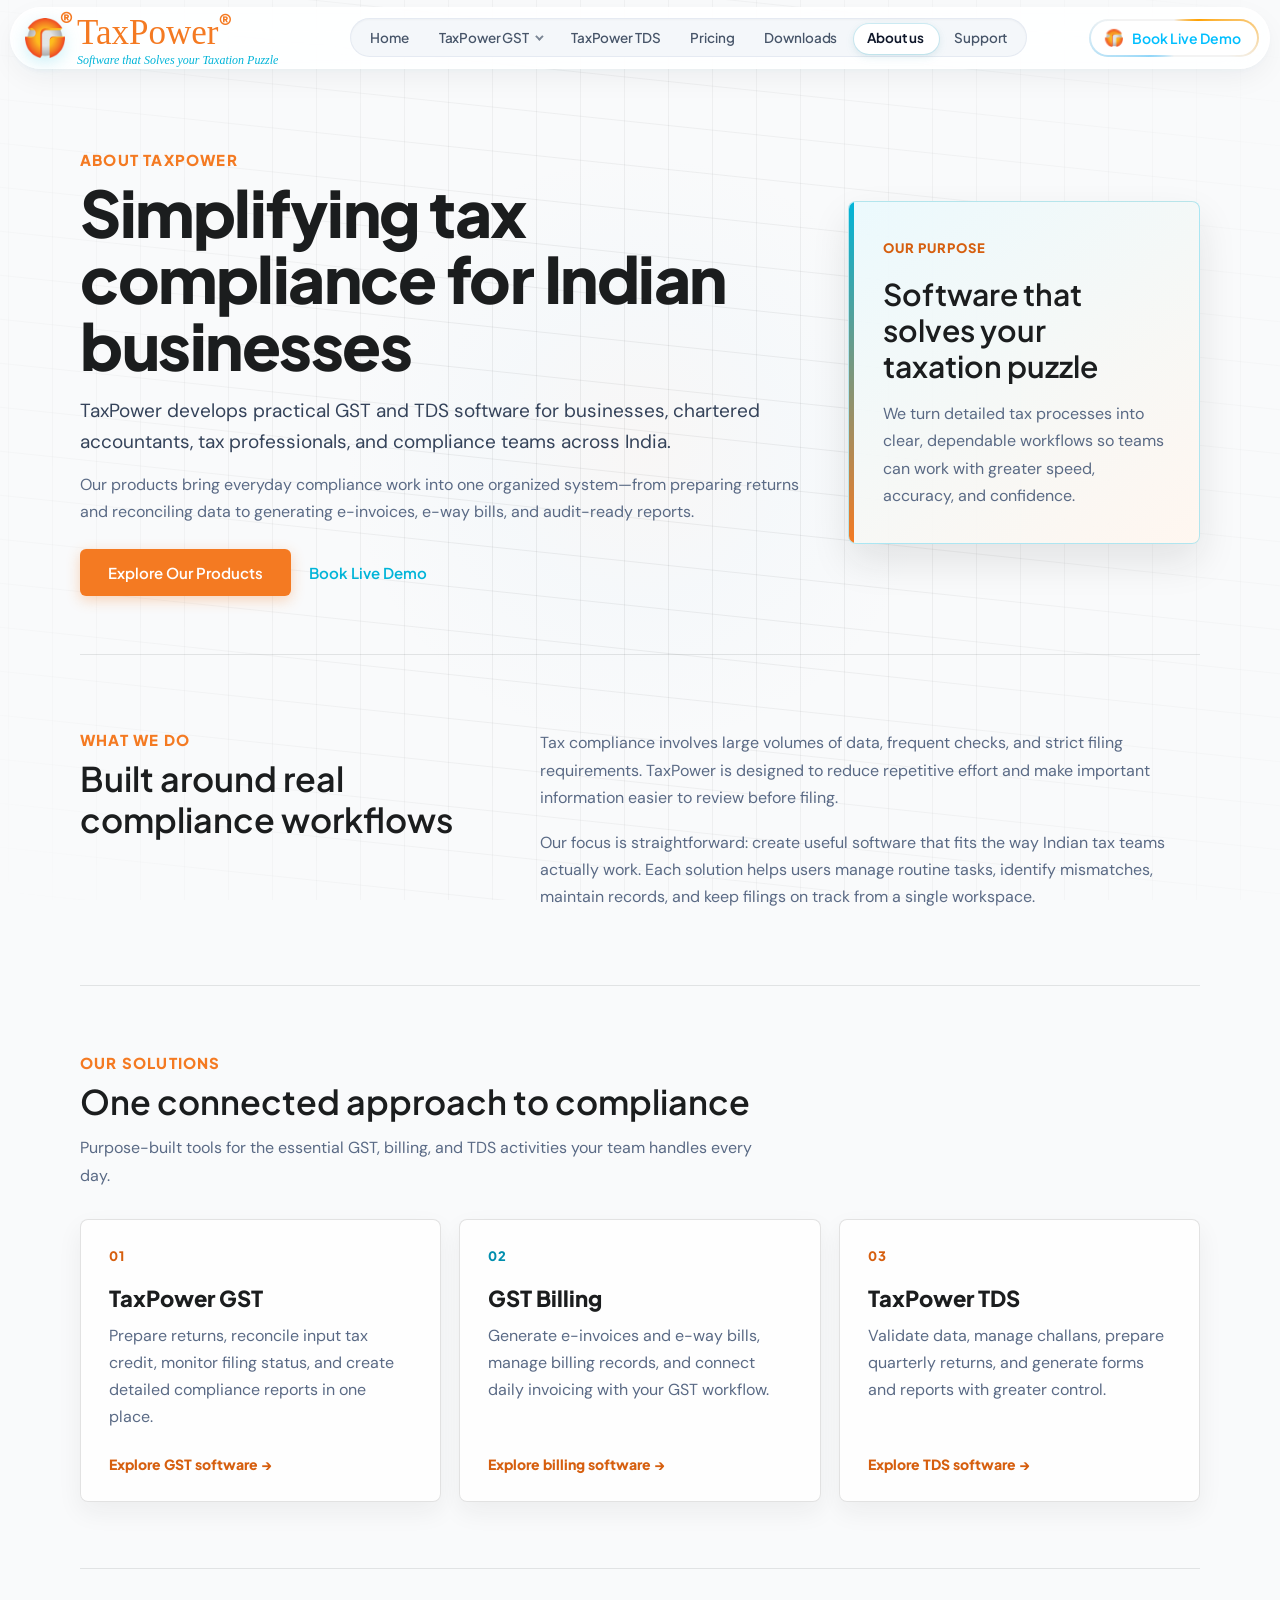
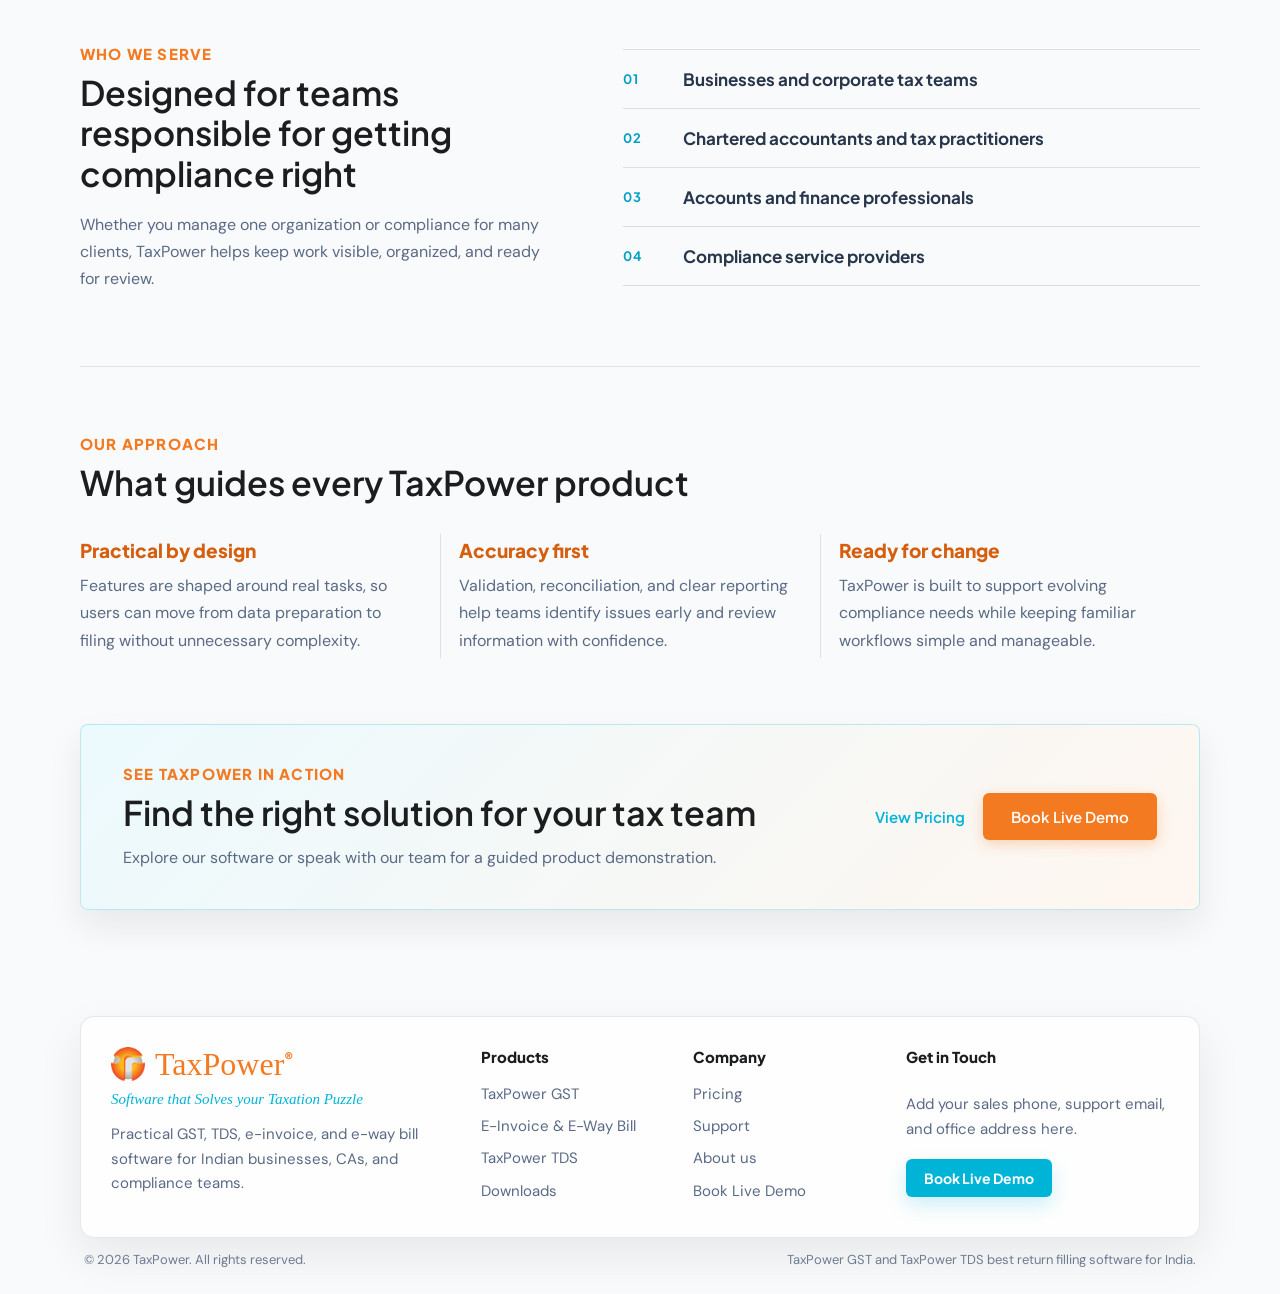
==== commit 90c23171: "Changes Co-authored-by: magnumlokesh10-lang <286612995+magnumlokesh10-lang@users.noreply.github.com>" ====
--- a/public/aboutus.html
+++ b/public/aboutus.html
@@ -17,15 +17,128 @@
 
 <body>
   <div data-nav-slot></div>
-  <main class="page-section" id="aboutus">
+  <main class="page-section about-page" id="aboutus">
     <div class="section-inner">
-      <span class="section-kicker">Company</span>
-      <h1 class="hero_heading">About Us</h1>
-      <p class="section-lead">TaxPower focuses on practical taxation software for Indian businesses, chartered
-        accountants, and compliance teams.</p>
-      <div class="download-row">
-        <a href="index.html#aboutus" class="razor-btn-primary">View on Home Page</a>
-      </div>
+      <section class="about-intro" aria-labelledby="about-title">
+        <div class="about-intro-copy">
+          <span class="section-kicker">About TaxPower</span>
+          <h1 class="hero_heading" id="about-title">Simplifying tax compliance for Indian businesses</h1>
+          <p class="section-lead">TaxPower develops practical GST and TDS software for businesses, chartered
+            accountants, tax professionals, and compliance teams across India.</p>
+          <p>Our products bring everyday compliance work into one organized system—from preparing returns and
+            reconciling data to generating e-invoices, e-way bills, and audit-ready reports.</p>
+          <div class="download-row">
+            <a href="index.html#taxpowergst" class="razor-btn-primary">Explore Our Products</a>
+            <a href="index.html#demo-enquiry" class="razor-btn-secondary" data-demo-purpose="Live Demo"
+              data-demo-product="TaxPower Software">Book Live Demo</a>
+          </div>
+        </div>
+
+        <aside class="about-purpose-panel" aria-label="Our purpose">
+          <span class="about-panel-label">Our Purpose</span>
+          <h2>Software that solves your taxation puzzle</h2>
+          <p>We turn detailed tax processes into clear, dependable workflows so teams can work with greater speed,
+            accuracy, and confidence.</p>
+        </aside>
+      </section>
+
+      <section class="about-story" aria-labelledby="about-story-title">
+        <div>
+          <span class="section-kicker">What We Do</span>
+          <h2 id="about-story-title">Built around real compliance workflows</h2>
+        </div>
+        <div class="about-story-copy">
+          <p>Tax compliance involves large volumes of data, frequent checks, and strict filing requirements. TaxPower
+            is designed to reduce repetitive effort and make important information easier to review before filing.</p>
+          <p>Our focus is straightforward: create useful software that fits the way Indian tax teams actually work.
+            Each solution helps users manage routine tasks, identify mismatches, maintain records, and keep filings on
+            track from a single workspace.</p>
+        </div>
+      </section>
+
+      <section class="about-solutions" aria-labelledby="about-solutions-title">
+        <div class="about-section-heading">
+          <span class="section-kicker">Our Solutions</span>
+          <h2 id="about-solutions-title">One connected approach to compliance</h2>
+          <p>Purpose-built tools for the essential GST, billing, and TDS activities your team handles every day.</p>
+        </div>
+
+        <div class="about-solution-grid">
+          <article class="about-solution-card">
+            <span class="about-card-number">01</span>
+            <h3>TaxPower GST</h3>
+            <p>Prepare returns, reconcile input tax credit, monitor filing status, and create detailed compliance
+              reports in one place.</p>
+            <a href="index.html#taxpowergst">Explore GST software <span aria-hidden="true">→</span></a>
+          </article>
+          <article class="about-solution-card">
+            <span class="about-card-number">02</span>
+            <h3>GST Billing</h3>
+            <p>Generate e-invoices and e-way bills, manage billing records, and connect daily invoicing with your GST
+              workflow.</p>
+            <a href="index.html#gst-einvoice">Explore billing software <span aria-hidden="true">→</span></a>
+          </article>
+          <article class="about-solution-card">
+            <span class="about-card-number">03</span>
+            <h3>TaxPower TDS</h3>
+            <p>Validate data, manage challans, prepare quarterly returns, and generate forms and reports with greater
+              control.</p>
+            <a href="index.html#taxpowertds">Explore TDS software <span aria-hidden="true">→</span></a>
+          </article>
+        </div>
+      </section>
+
+      <section class="about-audience" aria-labelledby="about-audience-title">
+        <div class="about-audience-copy">
+          <span class="section-kicker">Who We Serve</span>
+          <h2 id="about-audience-title">Designed for teams responsible for getting compliance right</h2>
+          <p>Whether you manage one organization or compliance for many clients, TaxPower helps keep work visible,
+            organized, and ready for review.</p>
+        </div>
+        <ul class="about-audience-list">
+          <li><span>01</span>Businesses and corporate tax teams</li>
+          <li><span>02</span>Chartered accountants and tax practitioners</li>
+          <li><span>03</span>Accounts and finance professionals</li>
+          <li><span>04</span>Compliance service providers</li>
+        </ul>
+      </section>
+
+      <section class="about-values" aria-labelledby="about-values-title">
+        <div class="about-section-heading">
+          <span class="section-kicker">Our Approach</span>
+          <h2 id="about-values-title">What guides every TaxPower product</h2>
+        </div>
+        <div class="about-values-grid">
+          <article>
+            <h3>Practical by design</h3>
+            <p>Features are shaped around real tasks, so users can move from data preparation to filing without
+              unnecessary complexity.</p>
+          </article>
+          <article>
+            <h3>Accuracy first</h3>
+            <p>Validation, reconciliation, and clear reporting help teams identify issues early and review information
+              with confidence.</p>
+          </article>
+          <article>
+            <h3>Ready for change</h3>
+            <p>TaxPower is built to support evolving compliance needs while keeping familiar workflows simple and
+              manageable.</p>
+          </article>
+        </div>
+      </section>
+
+      <section class="about-cta" aria-labelledby="about-cta-title">
+        <div>
+          <span class="section-kicker">See TaxPower in Action</span>
+          <h2 id="about-cta-title">Find the right solution for your tax team</h2>
+          <p>Explore our software or speak with our team for a guided product demonstration.</p>
+        </div>
+        <div class="download-row">
+          <a href="index.html#pricing-banner" class="razor-btn-secondary">View Pricing</a>
+          <a href="index.html#demo-enquiry" class="razor-btn-primary" data-demo-purpose="Live Demo"
+            data-demo-product="TaxPower Software">Book Live Demo</a>
+        </div>
+      </section>
     </div>
   </main>
   <div data-footer-slot></div>
--- a/public/css/stylesheet.css
+++ b/public/css/stylesheet.css
@@ -1406,6 +1406,333 @@
   margin-top: 24px;
   flex-wrap: wrap;
 }
+
+/* About page */
+.about-page {
+  padding-top: 28px;
+  padding-bottom: 72px;
+}
+
+.about-intro {
+  display: grid;
+  grid-template-columns: minmax(0, 1.35fr) minmax(280px, 0.65fr);
+  gap: 36px;
+  align-items: center;
+  min-height: 430px;
+  padding: 54px 0 58px;
+  border-bottom: 1px solid rgba(27, 29, 30, 0.1);
+}
+
+.about-intro-copy {
+  max-width: 720px;
+}
+
+.about-intro .hero_heading {
+  max-width: 760px;
+  margin-bottom: 18px;
+  font-size: clamp(38px, 5vw, 64px);
+  line-height: 1.04;
+}
+
+.about-intro .section-lead {
+  margin-bottom: 14px;
+  color: #35435a;
+  font-size: 19px;
+  line-height: 1.6;
+}
+
+.about-purpose-panel {
+  position: relative;
+  overflow: hidden;
+  padding: 34px;
+  border: 1px solid rgba(0, 180, 216, 0.28);
+  border-radius: 8px;
+  background: linear-gradient(145deg, rgba(234, 249, 253, 0.94), rgba(255, 246, 239, 0.94));
+  box-shadow: 0 18px 38px rgba(27, 29, 30, 0.1);
+}
+
+.about-purpose-panel::before {
+  content: '';
+  position: absolute;
+  inset: 0 auto 0 0;
+  width: 5px;
+  background: linear-gradient(180deg, #00b4d8, #f47a22);
+}
+
+.about-panel-label,
+.about-card-number {
+  display: inline-block;
+  margin-bottom: 20px;
+  color: #d65f0f;
+  font-family: 'Plus Jakarta Sans', sans-serif;
+  font-size: 13px;
+  font-weight: 800;
+  letter-spacing: 1px;
+  text-transform: uppercase;
+}
+
+.about-purpose-panel h2 {
+  margin-bottom: 16px;
+  font-size: 30px;
+  line-height: 1.2;
+}
+
+.about-story {
+  display: grid;
+  grid-template-columns: minmax(260px, 0.75fr) minmax(0, 1.25fr);
+  gap: 64px;
+  padding: 74px 0;
+}
+
+.about-story h2,
+.about-section-heading h2,
+.about-audience h2,
+.about-cta h2 {
+  font-size: 34px;
+  line-height: 1.2;
+}
+
+.about-story-copy {
+  display: grid;
+  gap: 18px;
+}
+
+.about-solutions {
+  padding: 66px 0;
+  border-top: 1px solid rgba(27, 29, 30, 0.1);
+  border-bottom: 1px solid rgba(27, 29, 30, 0.1);
+}
+
+.about-section-heading {
+  max-width: 700px;
+  margin-bottom: 30px;
+}
+
+.about-section-heading h2 {
+  margin-bottom: 12px;
+}
+
+.about-solution-grid,
+.about-values-grid {
+  display: grid;
+  grid-template-columns: repeat(3, minmax(0, 1fr));
+  gap: 18px;
+}
+
+.about-solution-card {
+  display: flex;
+  min-height: 280px;
+  flex-direction: column;
+  padding: 28px;
+  border: 1px solid rgba(27, 29, 30, 0.12);
+  border-radius: 8px;
+  background-color: rgba(255, 255, 255, 0.76);
+  box-shadow: 0 10px 26px rgba(27, 29, 30, 0.06);
+  transition: transform 0.22s ease, border-color 0.22s ease, box-shadow 0.22s ease;
+}
+
+.about-solution-card:nth-child(2) .about-card-number {
+  color: #008eae;
+}
+
+.about-solution-card:hover {
+  transform: translateY(-4px);
+  border-color: rgba(244, 122, 34, 0.36);
+  box-shadow: 0 16px 34px rgba(27, 29, 30, 0.1);
+}
+
+.about-solution-card h3 {
+  font-size: 22px;
+}
+
+.about-solution-card p {
+  margin-bottom: 24px;
+}
+
+.about-solution-card a {
+  width: fit-content;
+  margin-top: auto;
+  color: #d65f0f;
+  font-family: 'Plus Jakarta Sans', sans-serif;
+  font-size: 14px;
+  font-weight: 800;
+  text-decoration: none;
+}
+
+.about-solution-card a:hover {
+  color: #008eae;
+}
+
+.about-audience {
+  display: grid;
+  grid-template-columns: minmax(0, 0.9fr) minmax(340px, 1.1fr);
+  gap: 70px;
+  align-items: center;
+  padding: 74px 0;
+}
+
+.about-audience-copy h2 {
+  margin-bottom: 16px;
+}
+
+.about-audience-list {
+  display: grid;
+  margin: 0;
+  padding: 0;
+  list-style: none;
+}
+
+.about-audience-list li {
+  display: grid;
+  grid-template-columns: 44px 1fr;
+  gap: 16px;
+  align-items: center;
+  padding: 18px 0;
+  border-bottom: 1px solid rgba(27, 29, 30, 0.12);
+  color: #28364c;
+  font-family: 'Plus Jakarta Sans', sans-serif;
+  font-size: 17px;
+  font-weight: 700;
+}
+
+.about-audience-list li:first-child {
+  border-top: 1px solid rgba(27, 29, 30, 0.12);
+}
+
+.about-audience-list span {
+  color: #00a0c4;
+  font-size: 13px;
+  letter-spacing: 1px;
+}
+
+.about-values {
+  padding: 66px 0;
+  border-top: 1px solid rgba(27, 29, 30, 0.1);
+}
+
+.about-values-grid article {
+  padding: 4px 28px 4px 0;
+  border-right: 1px solid rgba(27, 29, 30, 0.12);
+}
+
+.about-values-grid article:last-child {
+  border-right: 0;
+}
+
+.about-values-grid h3 {
+  color: #d65f0f;
+}
+
+.about-cta {
+  display: flex;
+  align-items: center;
+  justify-content: space-between;
+  gap: 32px;
+  padding: 38px 42px;
+  border: 1px solid rgba(0, 180, 216, 0.24);
+  border-radius: 8px;
+  background: linear-gradient(135deg, rgba(234, 249, 253, 0.92), rgba(255, 246, 239, 0.94));
+  box-shadow: 0 16px 34px rgba(27, 29, 30, 0.08);
+}
+
+.about-cta h2 {
+  margin-bottom: 10px;
+}
+
+.about-cta .download-row {
+  flex: 0 0 auto;
+  margin-top: 0;
+}
+
+@media (max-width: 860px) {
+  .about-intro,
+  .about-story,
+  .about-audience {
+    grid-template-columns: 1fr;
+    gap: 32px;
+  }
+
+  .about-intro {
+    padding-top: 40px;
+  }
+
+  .about-solution-grid,
+  .about-values-grid {
+    grid-template-columns: 1fr;
+  }
+
+  .about-solution-card {
+    min-height: 0;
+  }
+
+  .about-values-grid article {
+    padding: 0 0 24px;
+    border-right: 0;
+    border-bottom: 1px solid rgba(27, 29, 30, 0.12);
+  }
+
+  .about-values-grid article:last-child {
+    padding-bottom: 0;
+    border-bottom: 0;
+  }
+
+  .about-cta {
+    align-items: flex-start;
+    flex-direction: column;
+  }
+}
+
+@media (max-width: 560px) {
+  .about-page {
+    padding: 12px 16px 48px;
+  }
+
+  .about-intro {
+    min-height: 0;
+    padding: 34px 0 42px;
+  }
+
+  .about-intro .hero_heading {
+    font-size: 38px;
+  }
+
+  .about-intro .section-lead {
+    font-size: 17px;
+  }
+
+  .about-purpose-panel,
+  .about-solution-card {
+    padding: 24px;
+  }
+
+  .about-story,
+  .about-solutions,
+  .about-audience,
+  .about-values {
+    padding: 48px 0;
+  }
+
+  .about-story h2,
+  .about-section-heading h2,
+  .about-audience h2,
+  .about-cta h2 {
+    font-size: 28px;
+  }
+
+  .about-cta {
+    padding: 28px 24px;
+  }
+
+  .about-cta .download-row,
+  .about-cta .download-row a {
+    width: 100%;
+  }
+
+  .about-cta .download-row a {
+    justify-content: center;
+    text-align: center;
+  }
+}
 
 .downloads-page .section-inner {
   max-width: 1120px;
